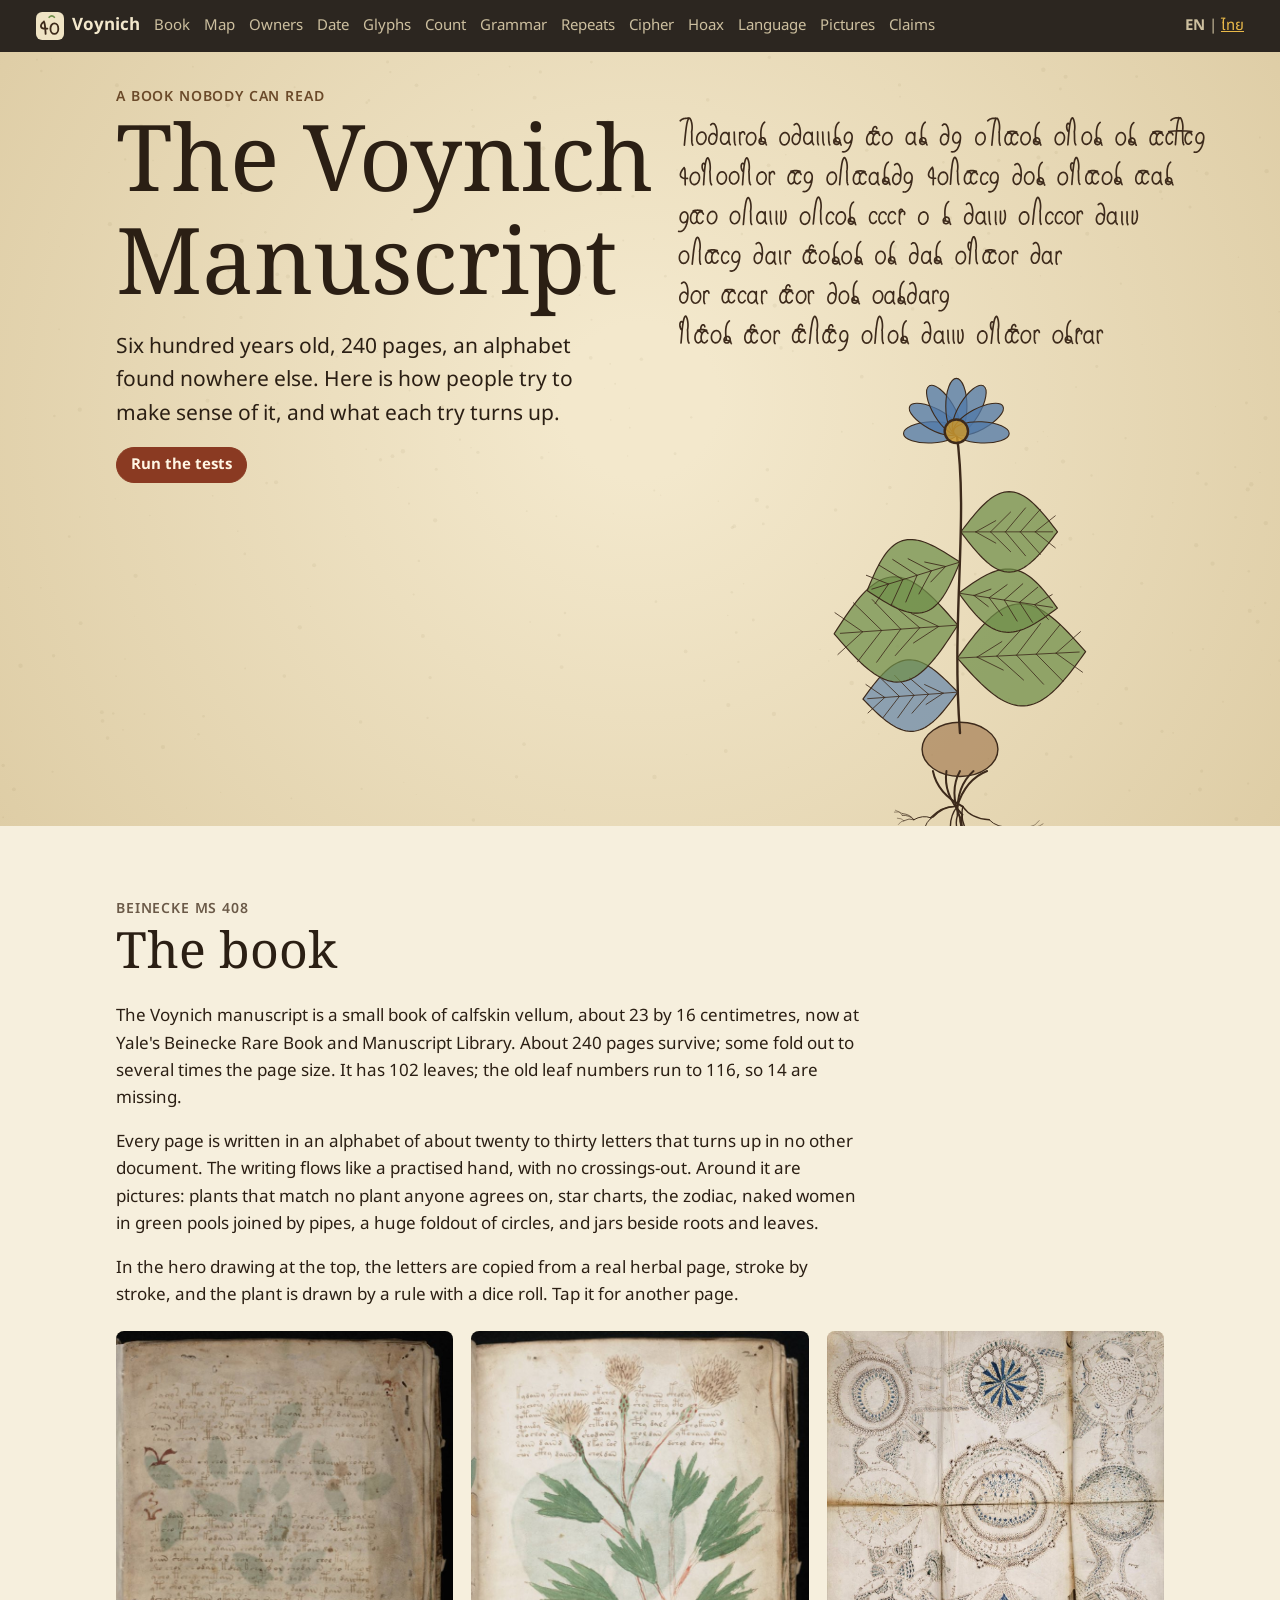
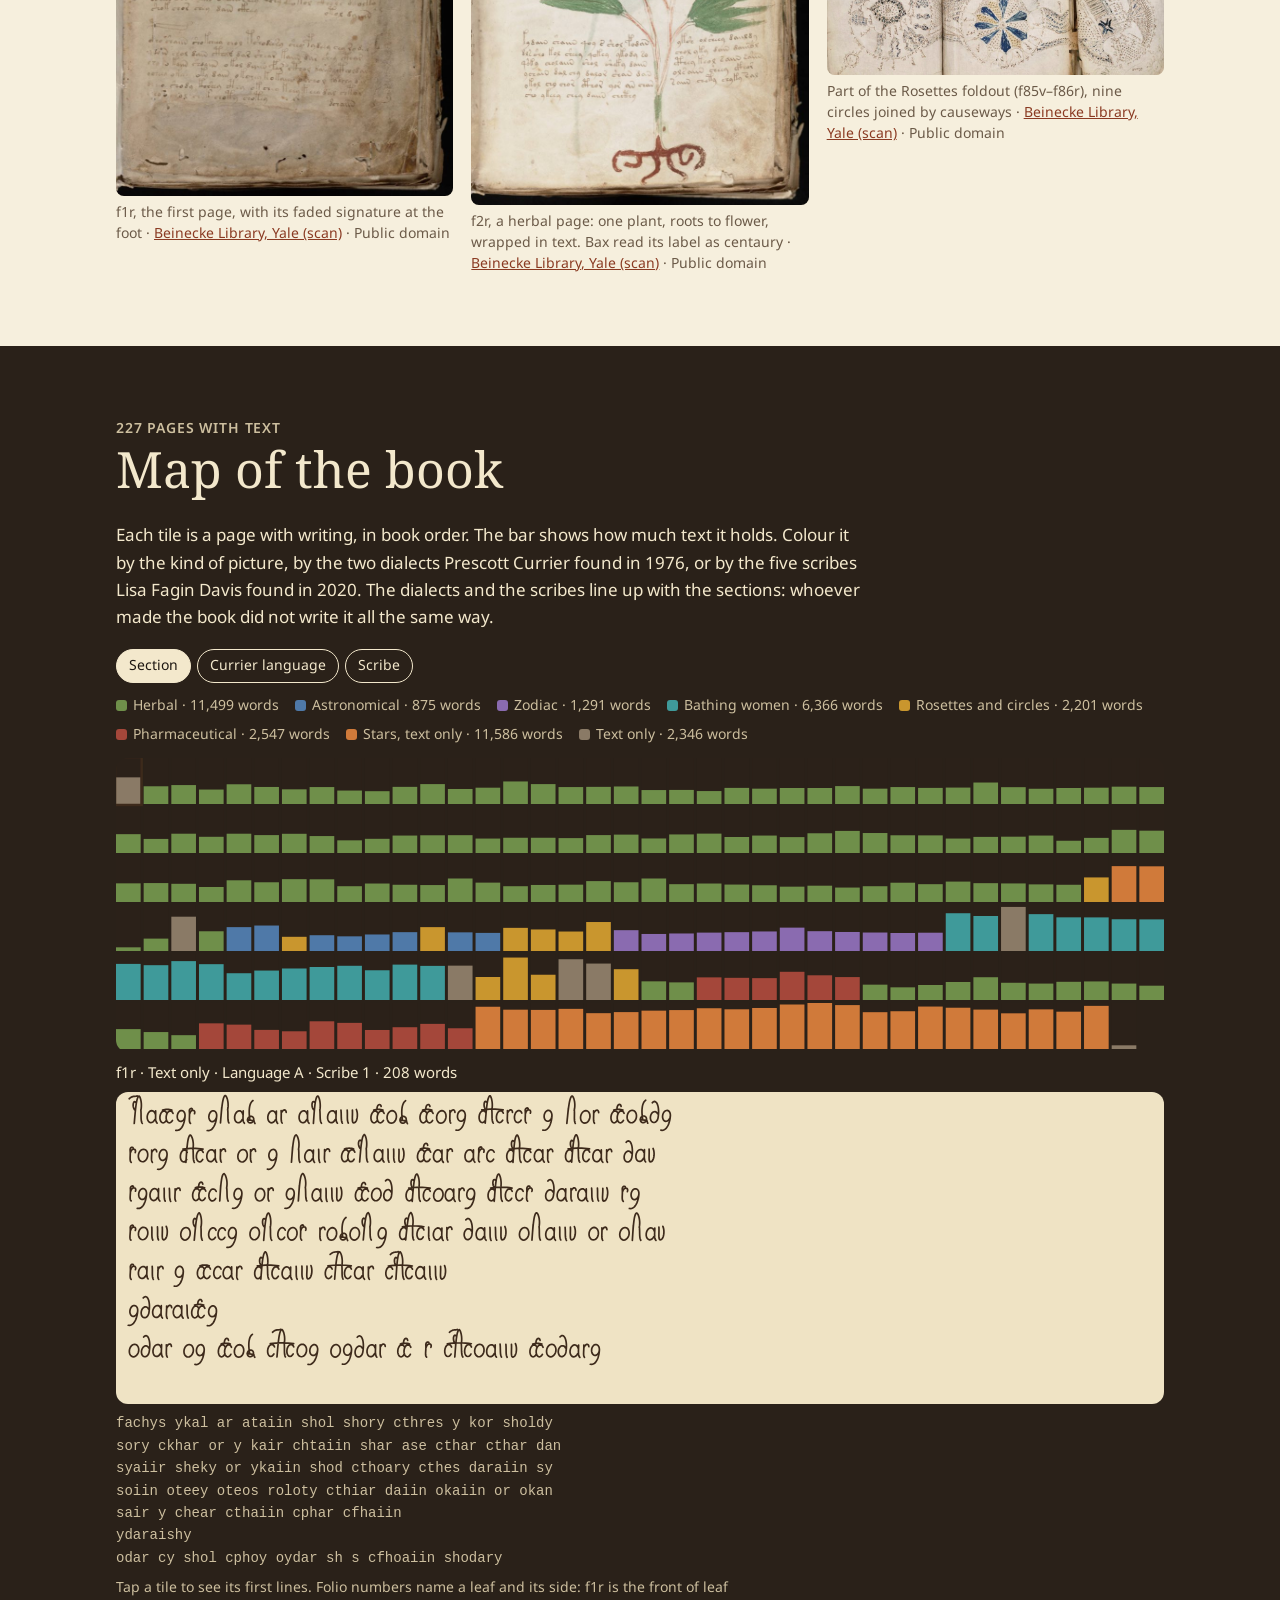
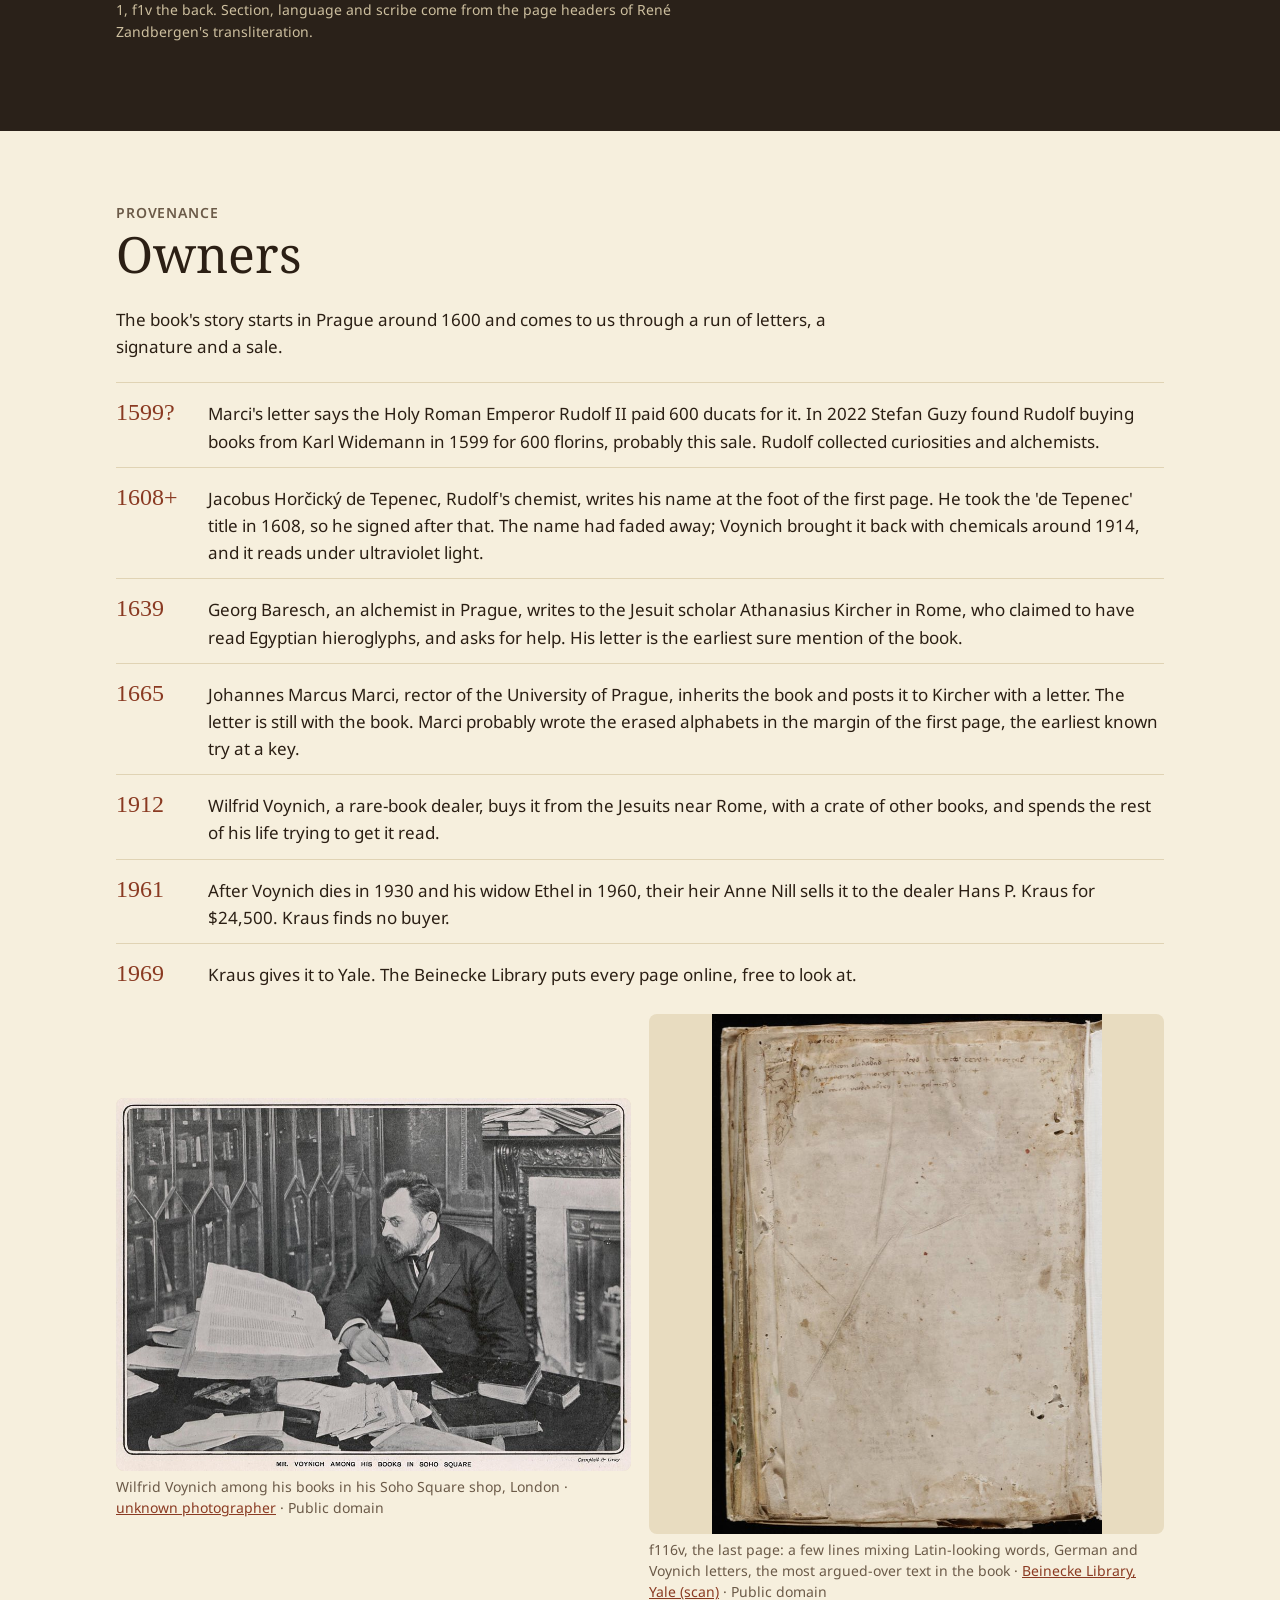
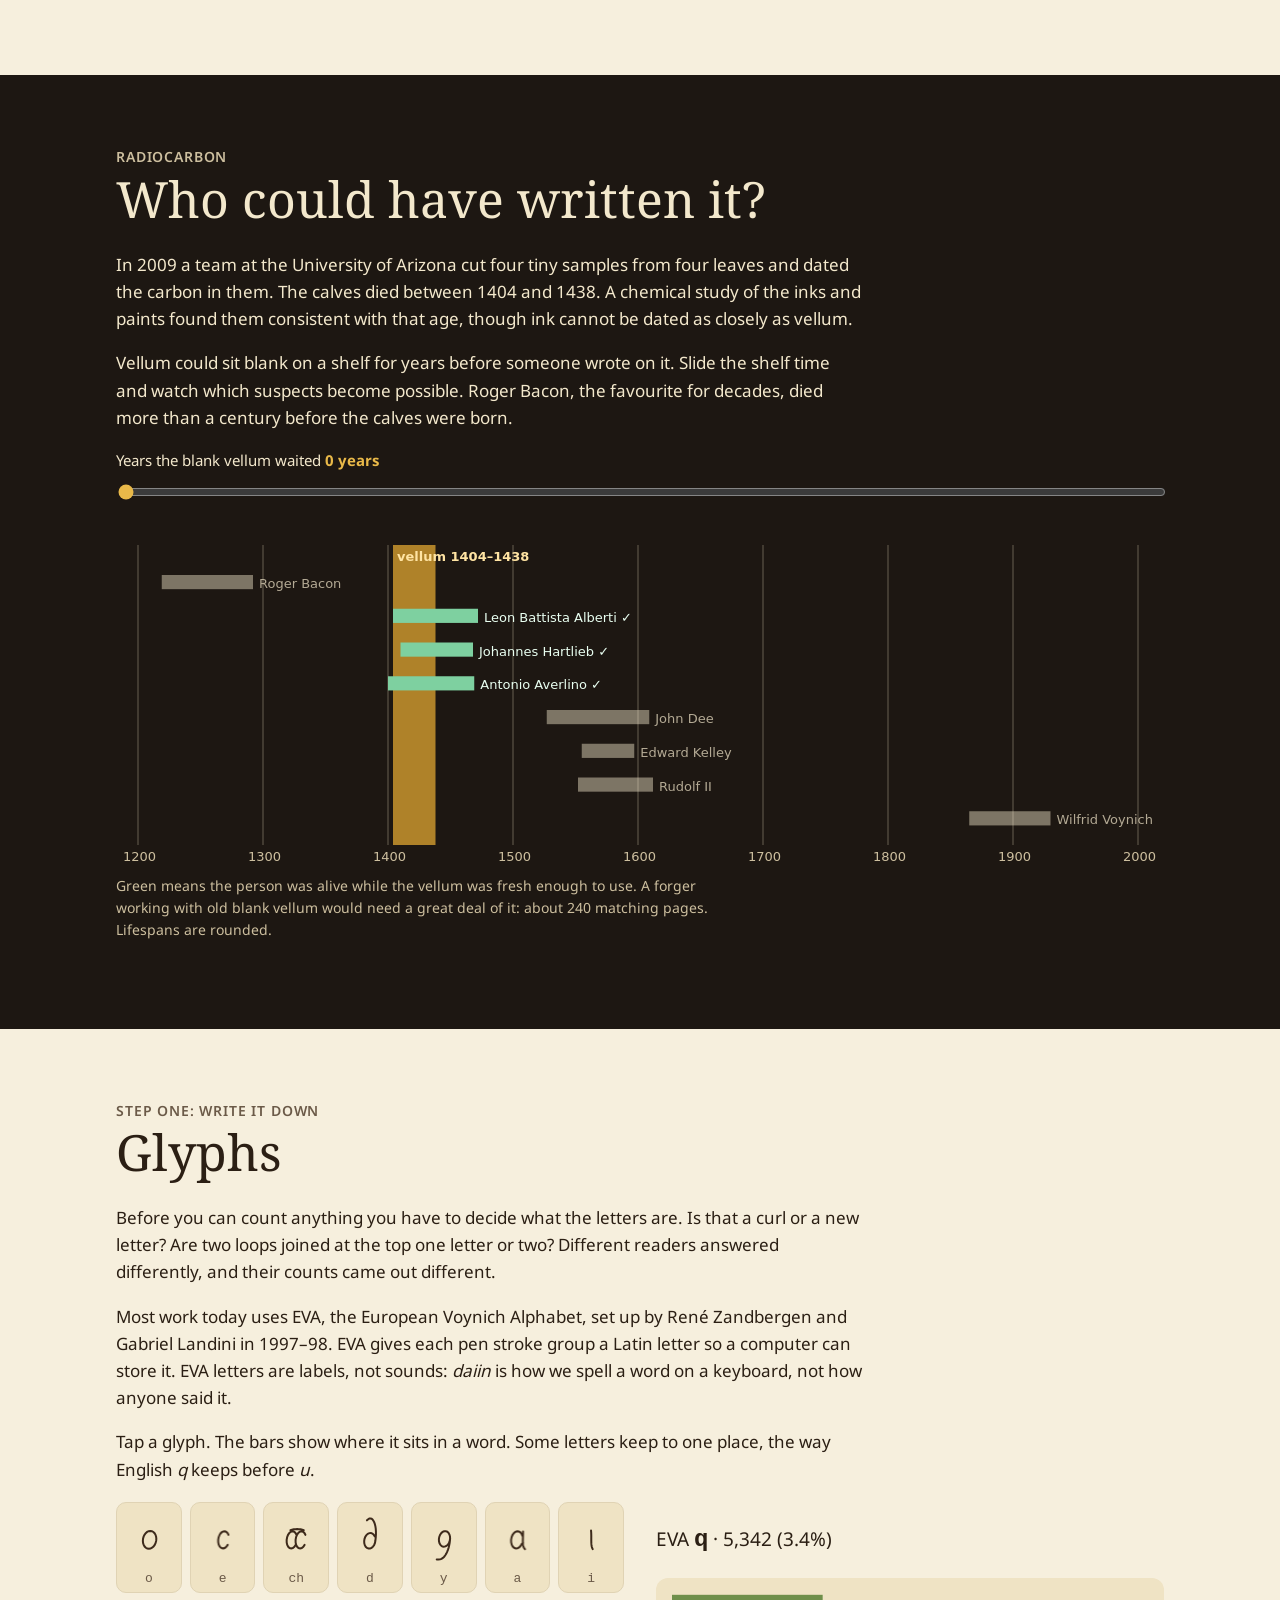
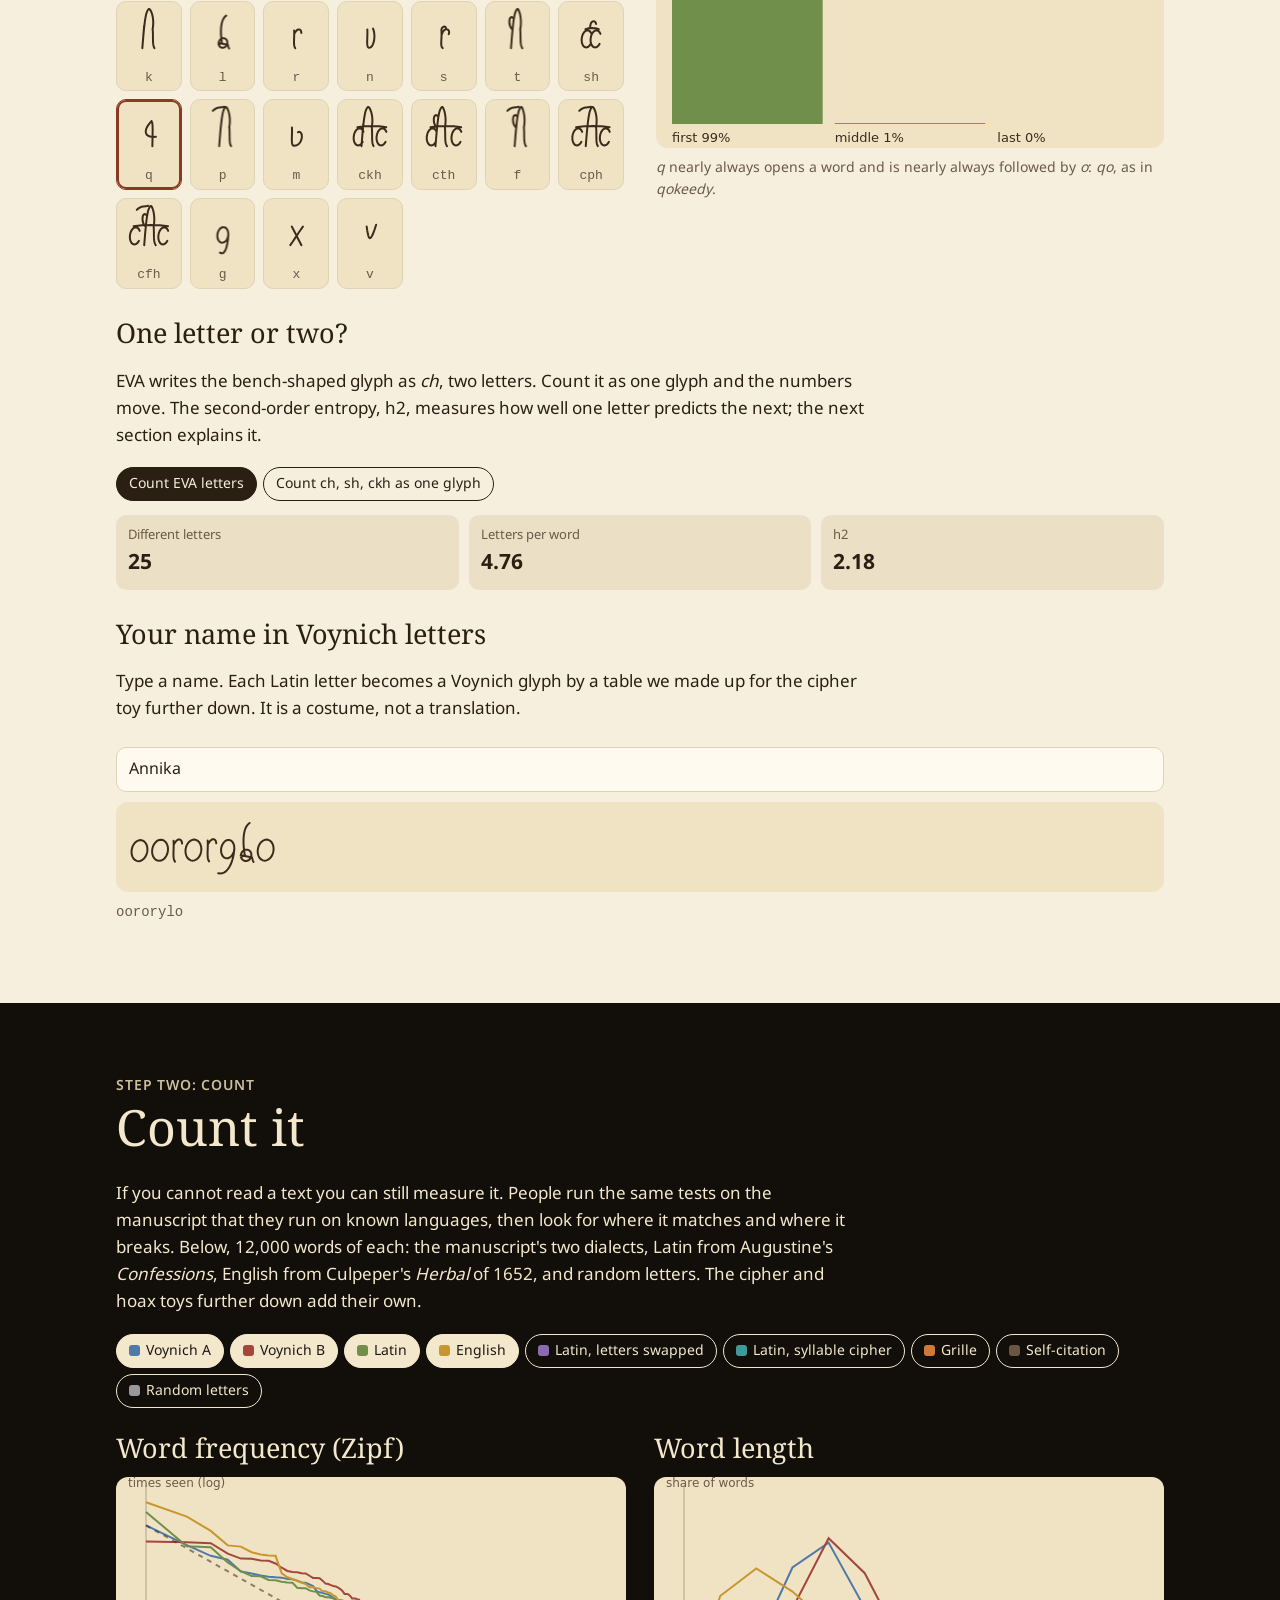
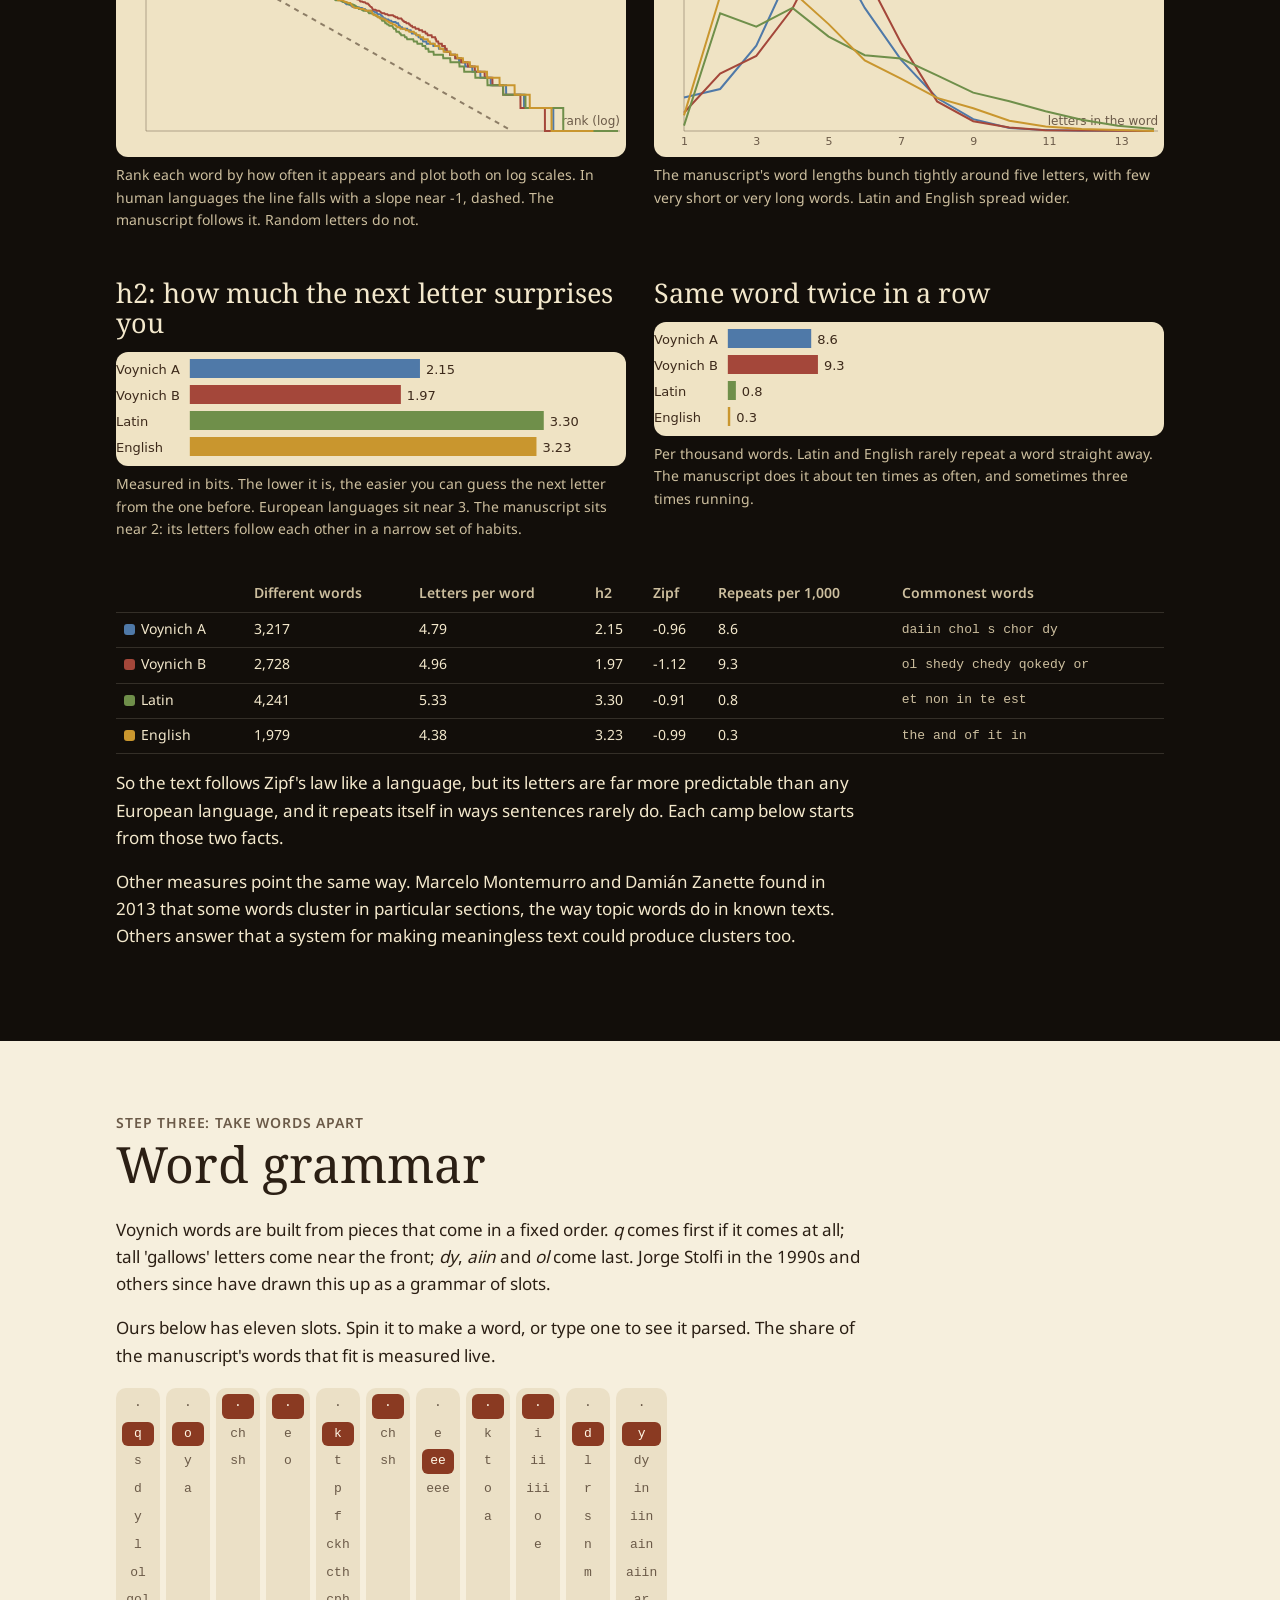
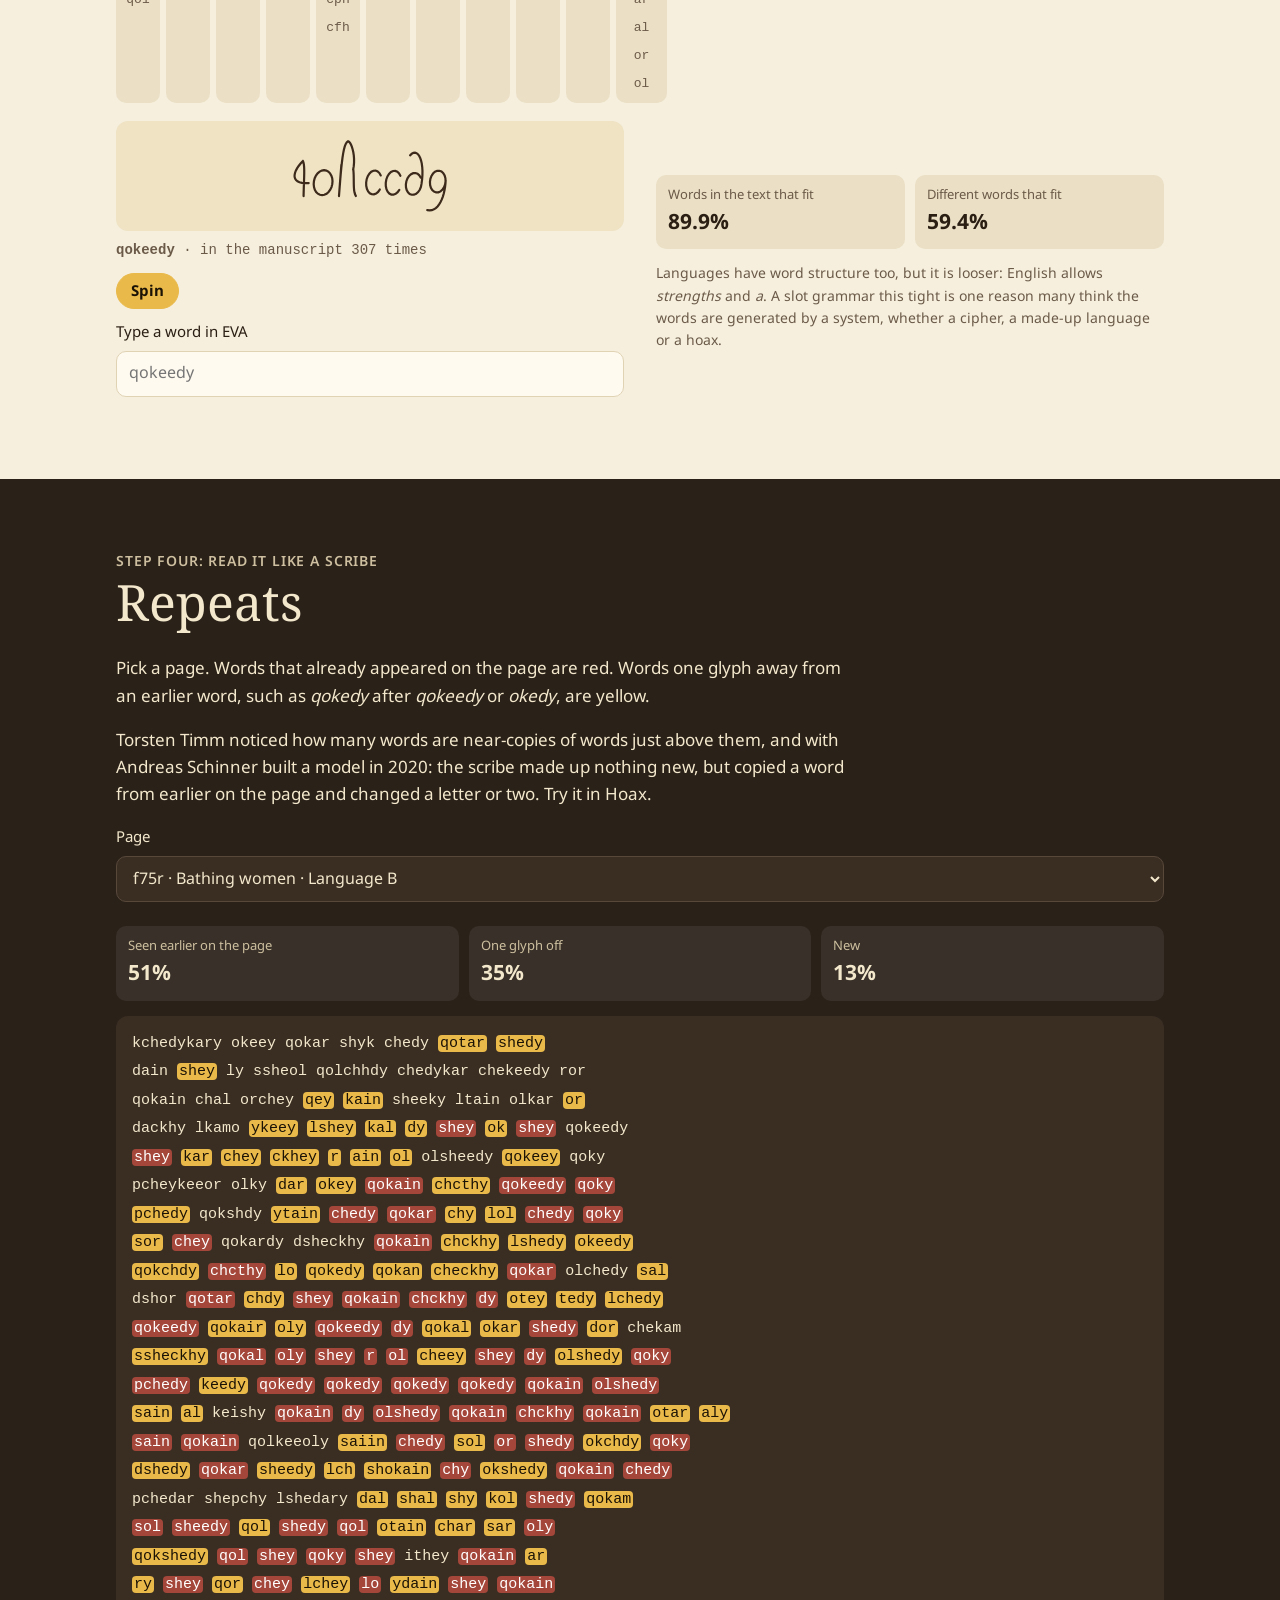
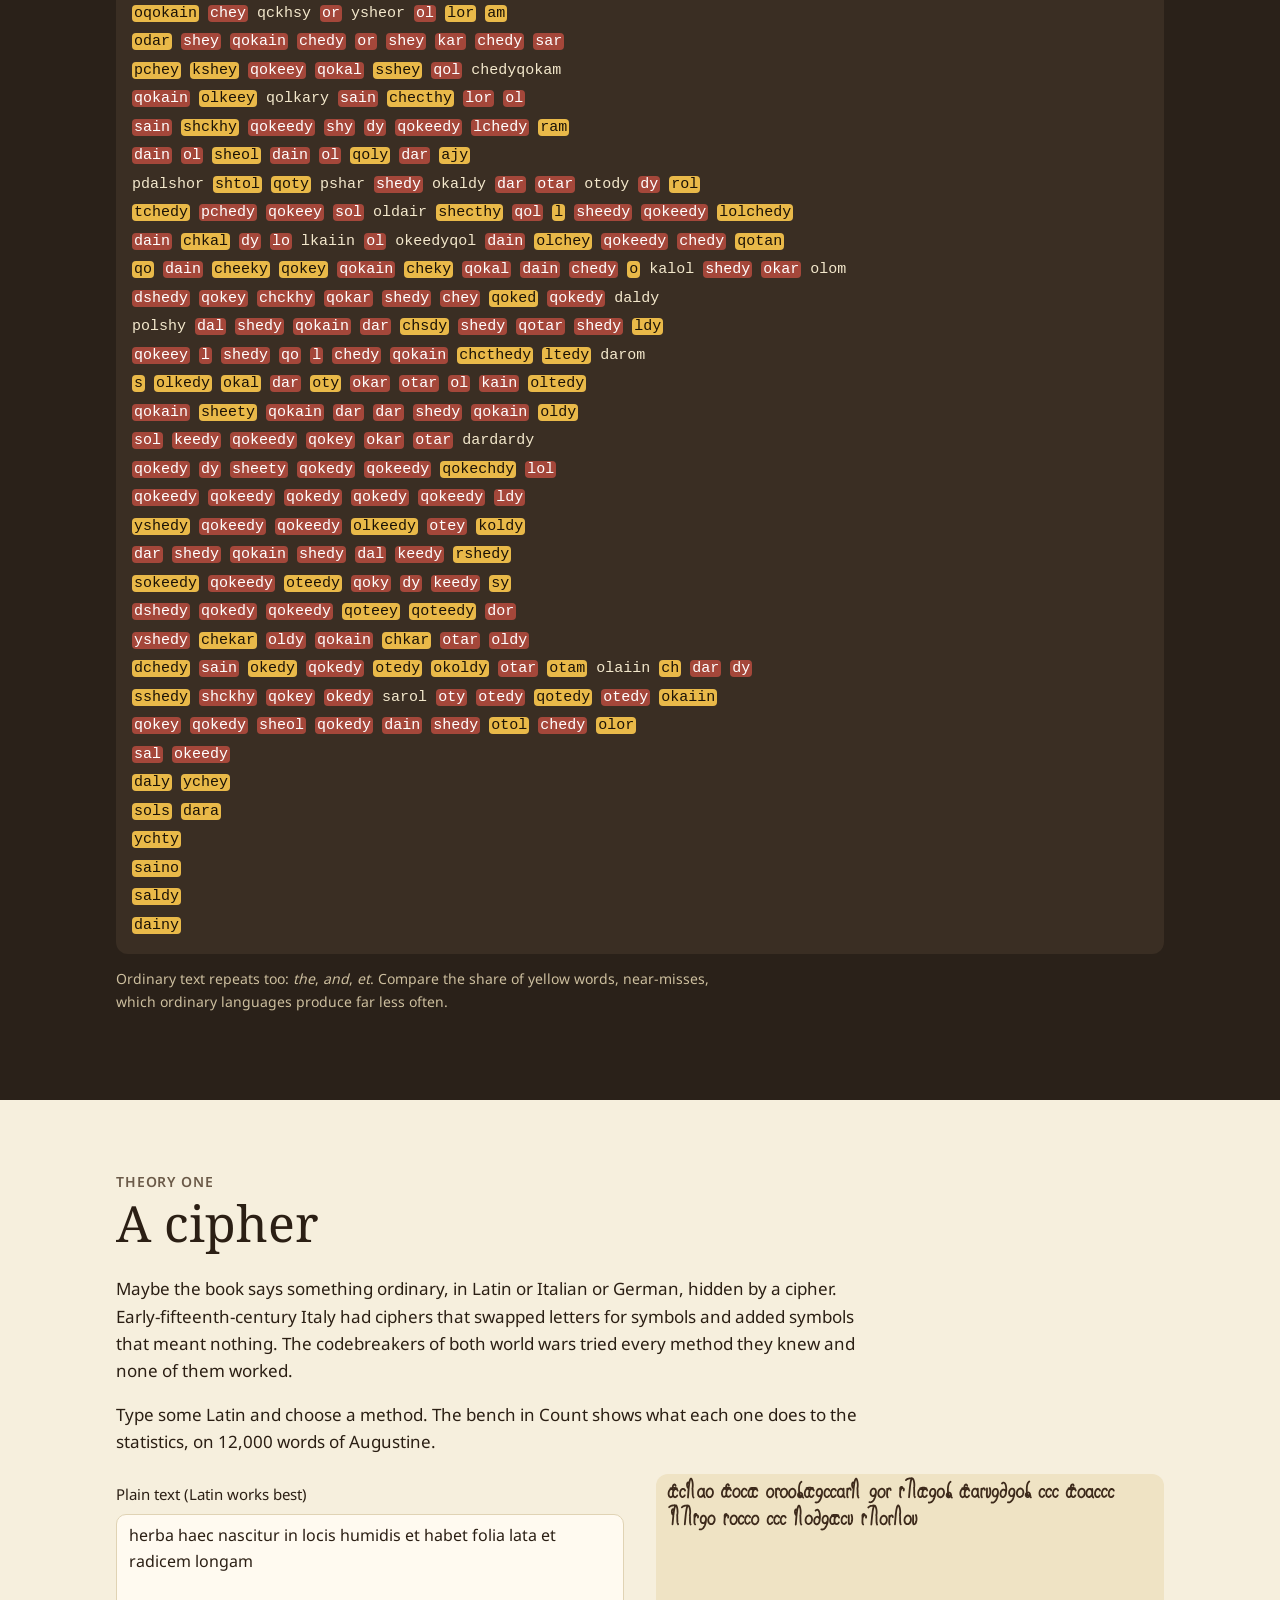
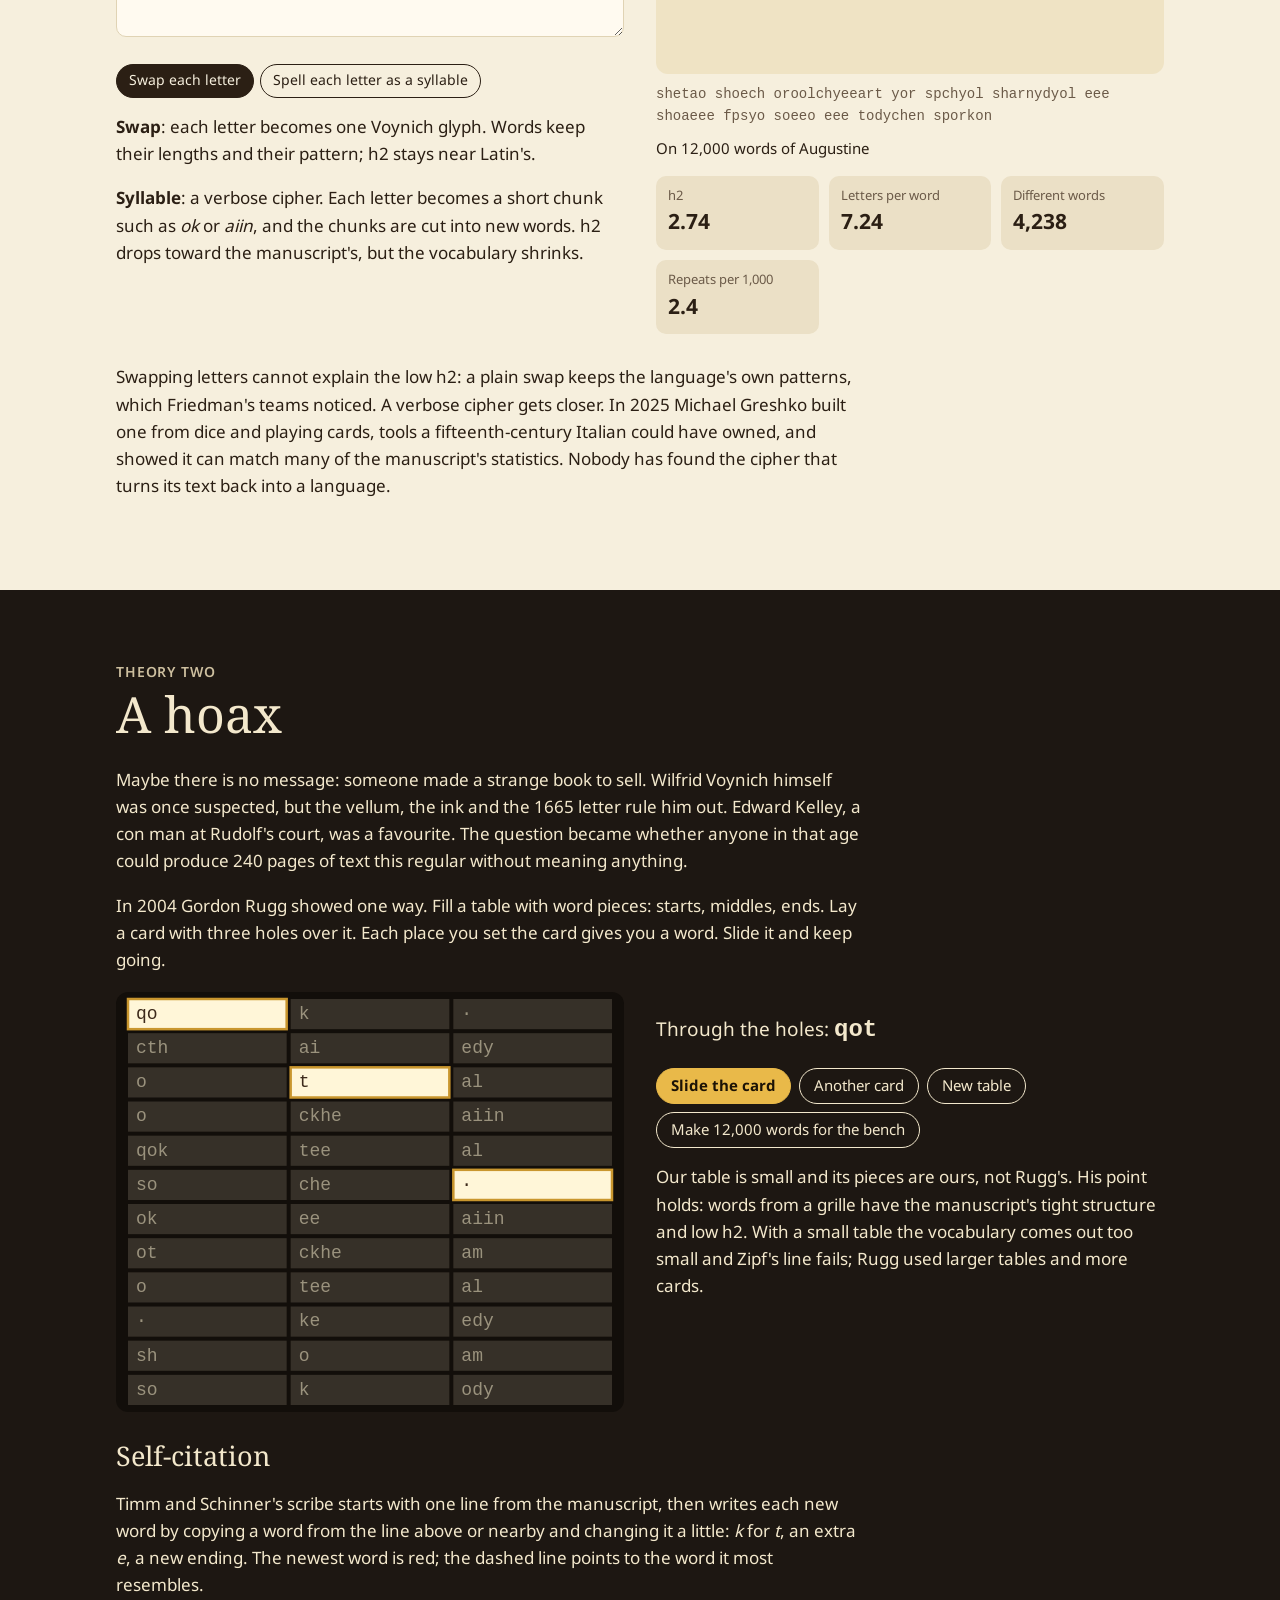
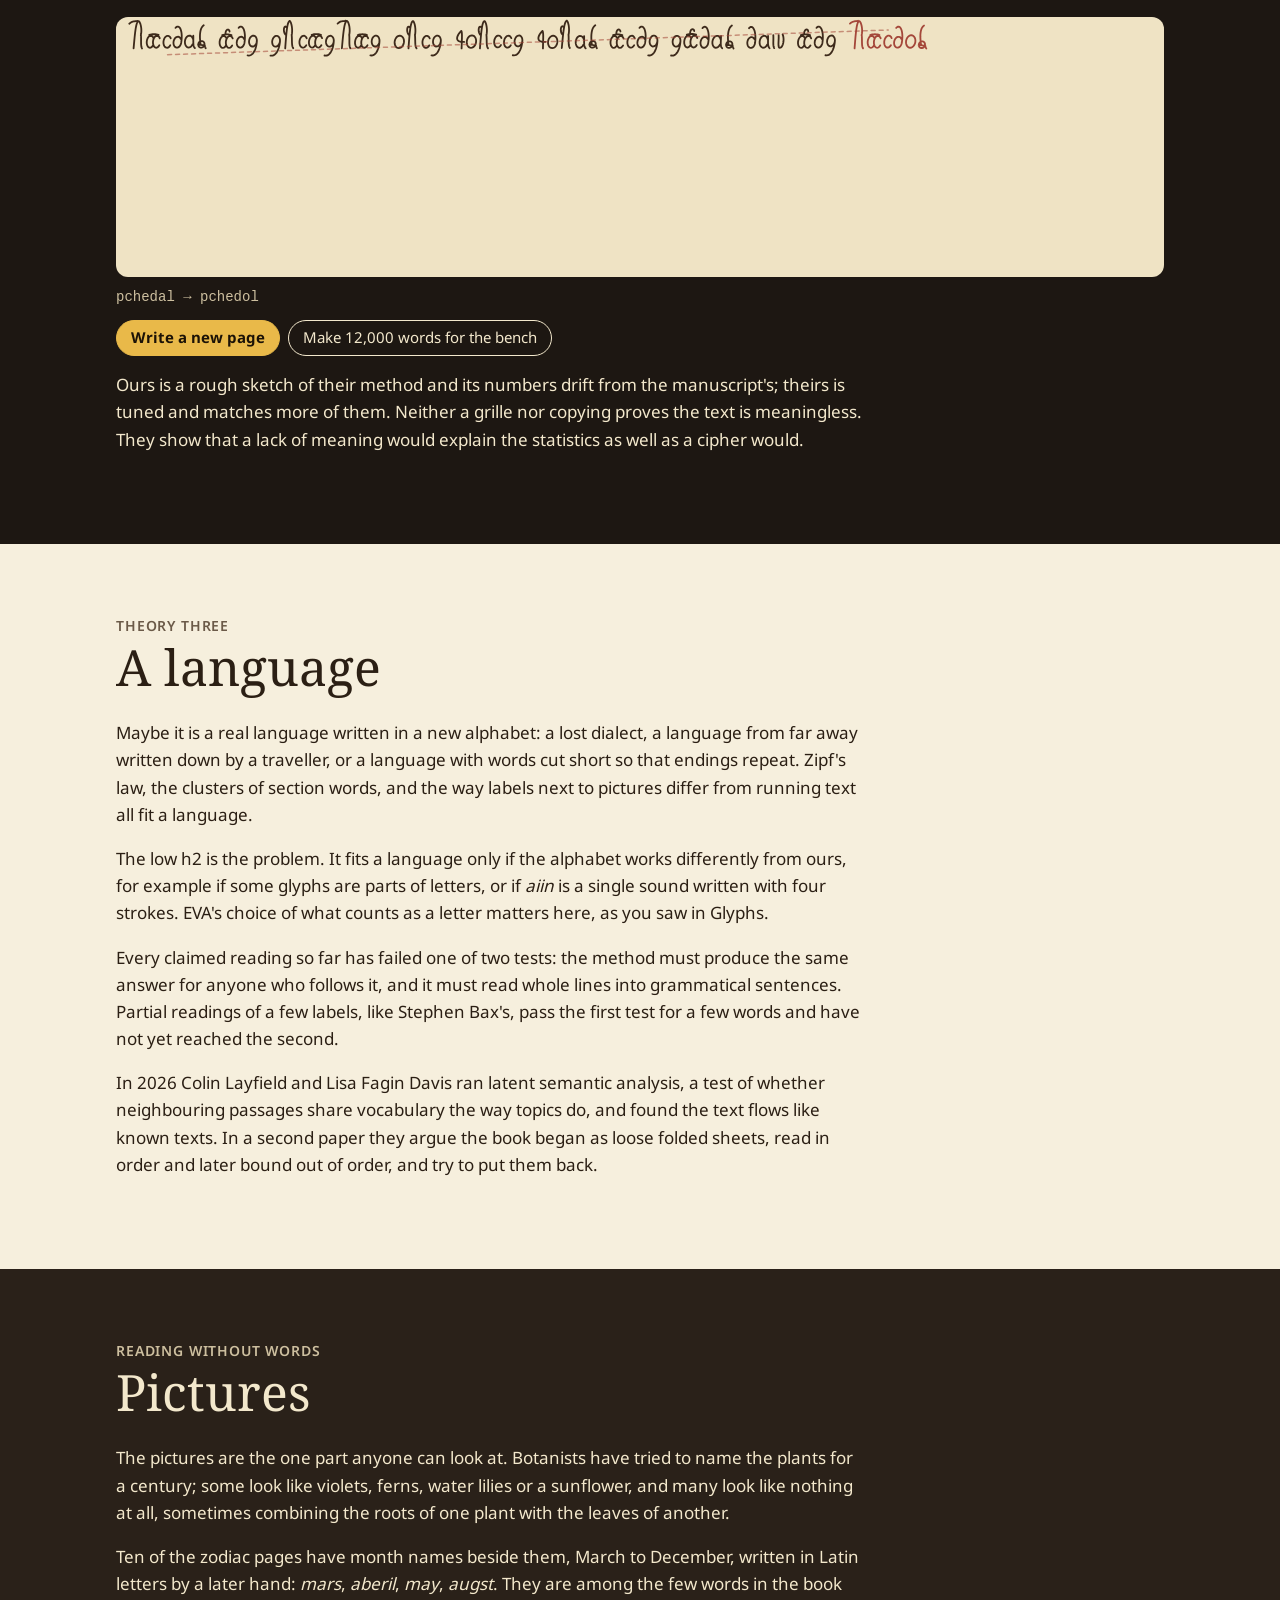
==== docs/index.html @ 83913197 "The Voynich Manuscript: how people try to read it" ====
<!doctype html><html lang="en" translate="no" class="notranslate"><head>
<meta charset="utf-8"><meta name="viewport" content="width=device-width,initial-scale=1">
<meta name="google" content="notranslate"><meta name="robots" content="notranslate">
<script>if(/[.]translate[.]goog$/.test(location.hostname))location.replace("https://"+location.hostname.slice(0,-15).replace(/--/g,"~").replace(/-/g,".").replace(/~/g,"-")+location.pathname+location.search.replace(/([?&])_x_tr_[^&]*/g,"$1").replace(/[?&]+$/,"").replace(/[?]&+/,"?")+location.hash)</script>
<title>The Voynich Manuscript · ข้อเขียนวอยนิช</title>
<meta name="description" content="How people try to read the Voynich manuscript, a fifteenth-century book in a script nobody can read: the book, its owners, its date, and the tests people run on its text, with live toys for transcription, word counts, word grammar, repeats, ciphers and hoaxes. In English and Thai.">
<meta name="theme-color" content="#1d1712">
<link rel="canonical" href="https://nanobotco.github.io/voynich/">
<link rel="alternate" hreflang="en" href="https://nanobotco.github.io/voynich/"><link rel="alternate" hreflang="th" href="https://nanobotco.github.io/voynich/th/"><link rel="alternate" hreflang="x-default" href="https://nanobotco.github.io/voynich/">
<meta property="og:type" content="website"><meta property="og:site_name" content="The Voynich Manuscript · ข้อเขียนวอยนิช">
<meta property="og:title" content="The Voynich Manuscript"><meta property="og:description" content="How people try to read the Voynich manuscript, a fifteenth-century book in a script nobody can read: the book, its owners, its date, and the tests people run on its text, with live toys for transcription, word counts, word grammar, repeats, ciphers and hoaxes. In English and Thai."><meta property="og:url" content="https://nanobotco.github.io/voynich/">
<meta property="og:image" content="https://nanobotco.github.io/voynich/card.jpg"><meta property="og:image:secure_url" content="https://nanobotco.github.io/voynich/card.jpg"><meta property="og:image:type" content="image/jpeg">
<meta property="og:image:width" content="1200"><meta property="og:image:height" content="630">
<meta property="og:image:alt" content="A drawn page of Voynich script beside a painted plant, with the title The Voynich Manuscript">
<meta property="og:locale" content="en_US"><meta property="og:locale:alternate" content="th_TH">
<meta name="twitter:card" content="summary_large_image"><meta name="twitter:image" content="https://nanobotco.github.io/voynich/card.jpg">
<link rel="icon" href="icon.svg" type="image/svg+xml">
<link rel="alternate" type="text/plain" href="https://nanobotco.github.io/voynich/llms.txt" title="llms.txt">
<link rel="preconnect" href="https://fonts.googleapis.com"><link rel="preconnect" href="https://fonts.gstatic.com" crossorigin>
<link href="https://fonts.googleapis.com/css2?family=IM+Fell+English:ital@0;1&family=Noto+Sans+Thai:wght@400;600;700&family=Noto+Serif+Thai:wght@600;700&display=swap" rel="stylesheet">
<script>if(/[?&]card/.test(location.search))document.documentElement.classList.add("card")</script>
<style>:root{--night:#1d1712;--rock:#2a2119;--ink:#f3e8cc;--dim:#cdbf9f;--lamp:#e9b949;--vellum:#efe3c4;--paper:#f6efdd;--text:#2b1f14;--mute:#6b5a48;--rule:#e0d3b4;--green:#6f8f4a;--blue:#4f79a8;--red:#a4473a}
*{box-sizing:border-box}
html{scroll-behavior:smooth;-webkit-text-size-adjust:100%}
body{margin:0;background:var(--paper);color:var(--text);font:17px/1.6 "Noto Sans Thai",system-ui,-apple-system,"Segoe UI",sans-serif;overflow-x:hidden}
html[lang=th] body{font-size:18px;line-height:1.75}
a{color:#8a3a22}
h1,h2,h3{font-family:"IM Fell English","Noto Serif Thai",Georgia,serif;font-weight:400;line-height:1.12;margin:0 0 .4em}
html[lang=th] h1,html[lang=th] h2,html[lang=th] h3{font-family:"Noto Serif Thai","IM Fell English",serif;font-weight:700;line-height:1.35}
h2{font-size:clamp(30px,4.8vw,50px)}
h3{font-size:clamp(21px,2.4vw,27px);margin-top:1.2em}
.in{max-width:1080px;margin:0 auto;padding:0 16px}
.kick{font-size:14px;letter-spacing:.06em;text-transform:uppercase;color:var(--mute);margin:0 0 .5em;font-weight:600}
html[lang=th] .kick{text-transform:none;letter-spacing:0}
.sec{padding:72px 0}
.sec p{max-width:44em}
.dark,.night,.rock{color:var(--ink)}
.dark{background:var(--night)}
.night{background:#120e0a}
.rock{background:var(--rock)}
.dark a,.night a,.rock a{color:var(--lamp)}
.dark .kick,.night .kick,.rock .kick{color:var(--dim)}
canvas{display:block;width:100%;touch-action:pan-y}
.cv{border-radius:12px}
.note{font-size:14px;color:var(--mute);margin-top:.6em}
.dark .note,.night .note,.rock .note{color:var(--dim)}
header.top{position:sticky;top:0;z-index:20;background:rgba(29,23,18,.93);backdrop-filter:blur(8px);-webkit-backdrop-filter:blur(8px);color:var(--ink);transition:transform .25s}
header.top .in{display:flex;align-items:center;gap:14px;min-height:52px;max-width:1240px}
.brand{display:flex;align-items:center;gap:8px;color:var(--ink);text-decoration:none;font-weight:700;white-space:nowrap}
header.top nav{display:flex;gap:14px;overflow-x:auto;scrollbar-width:none;flex:1;font-size:15px}
header.top nav::-webkit-scrollbar{display:none}
header.top nav a{color:var(--dim);text-decoration:none;white-space:nowrap;padding:6px 0}
header.top nav a:hover{color:var(--lamp)}
.lang{white-space:nowrap;font-size:15px;color:var(--dim)}
.lang a{color:var(--lamp)}
body.nav-away header.top{transform:translateY(-100%)}
@media (max-width:720px){.brand span{display:none}}
.hero{position:relative;background:var(--vellum);color:var(--text);overflow:hidden}
.hero canvas{height:min(86vh,800px);min-height:560px;border-radius:0;cursor:pointer}
.hero-t{position:absolute;left:0;right:0;top:0;padding:34px 16px 0;max-width:1080px;margin:0 auto;pointer-events:none}
.hero-t h1{font-size:clamp(44px,7.5vw,92px);margin:0;max-width:9em;color:#2b1f14}
.hero-t .kick{color:#6b4a2a}
.hero-t .lede{font-size:clamp(17px,2.1vw,21px);max-width:24em;margin:.4em 0 0}
.hero-t .go{pointer-events:auto;margin-top:16px}
.hero-t .go a{text-decoration:none;display:inline-block}
@media (max-width:720px){.hero-t .lede{max-width:none}}
.pill{font:inherit;font-size:15px;border:1.5px solid currentColor;background:transparent;color:inherit;border-radius:999px;padding:6px 14px;cursor:pointer;min-height:36px;line-height:1.4}
.pill.hot{background:var(--lamp);color:#1b1206;border-color:var(--lamp);font-weight:700}
.hero .pill.hot{background:#8a3a22;border-color:#8a3a22;color:#fff6e4}
.pill[aria-pressed=true]{background:var(--ink);color:var(--night);border-color:var(--ink)}
.sec:not(.dark):not(.night):not(.rock) .pill[aria-pressed=true]{background:var(--text);color:var(--paper);border-color:var(--text)}
.btns{display:flex;flex-wrap:wrap;gap:8px;margin:12px 0}
.seg{display:flex;flex-wrap:wrap;gap:6px;margin:8px 0 12px}
.seg .pill{font-size:14px;padding:5px 12px;min-height:34px}
.chips .pill i,.legend i,.btab i{display:inline-block;width:11px;height:11px;border-radius:3px;margin-right:6px;vertical-align:-1px}
.legend{display:flex;flex-wrap:wrap;gap:6px 16px;font-size:14px;margin:4px 0 12px;color:var(--dim)}
.two{display:grid;grid-template-columns:1fr 1fr;gap:32px;align-items:center}
.two.top{align-items:start}
@media (max-width:860px){.two{grid-template-columns:1fr}}
.readout{display:grid;grid-template-columns:repeat(auto-fit,minmax(120px,1fr));gap:10px;margin:14px 0}
.readout div{background:rgba(255,255,255,.07);border-radius:10px;padding:10px 12px;min-width:0}
.sec:not(.dark):not(.night):not(.rock) .readout div{background:#ebe0c6}
.readout span{display:block;font-size:13px;color:var(--dim)}
.sec:not(.dark):not(.night):not(.rock) .readout span{color:var(--mute)}
.readout b{font-size:21px;font-variant-numeric:tabular-nums;overflow-wrap:anywhere}
input[type=range]{width:100%;accent-color:var(--lamp);min-height:32px}
label.lab,p.lab{display:block;font-size:15px;margin:10px 0 0}
label.lab b{font-variant-numeric:tabular-nums;color:var(--lamp)}
.txt{font:inherit;font-size:16px;width:100%;padding:9px 12px;border-radius:10px;border:1.5px solid var(--rule);background:#fffaf0;color:var(--text);margin:6px 0 10px}
.rock .txt,.dark .txt{background:#3a2e23;color:var(--ink);border-color:#58483a}
textarea.txt{resize:vertical}
.eva,.eva1{font-family:ui-monospace,Menlo,Consolas,monospace;font-size:14px;overflow-wrap:anywhere;white-space:pre-wrap;color:var(--dim);margin:.6em 0}
.sec:not(.dark):not(.night):not(.rock) .eva1{color:var(--mute)}
.mapcv{background:transparent;height:300px}
.pagecv{height:200px;margin-top:6px}
.datecv{height:340px;margin-top:10px}
.glyphs{display:grid;grid-template-columns:repeat(auto-fill,minmax(64px,1fr));gap:8px}
.gl{font:inherit;background:var(--vellum);border:1.5px solid var(--rule);border-radius:10px;padding:4px 4px 2px;cursor:pointer;color:var(--text)}
.gl canvas{height:62px}
.gl span{display:block;font-family:ui-monospace,Menlo,monospace;font-size:13px;color:var(--mute)}
.gl[aria-pressed=true]{border-color:#8a3a22;box-shadow:0 0 0 2px #8a3a22 inset}
.gbig{font-size:19px}
.gbig b{font-family:ui-monospace,Menlo,monospace;font-size:24px}
.gpos{height:170px;background:var(--vellum)}
.namecv{height:90px}
.chart{height:280px;background:var(--vellum)}
.barcv{height:120px;background:var(--vellum);padding:0}
.bgrid{display:grid;grid-template-columns:1fr 1fr;gap:18px 28px;margin-top:12px}
@media (max-width:860px){.bgrid{grid-template-columns:1fr}}
.bgrid h3{margin-top:.6em}
.tabwrap{overflow-x:auto;margin-top:22px}
.btab{border-collapse:collapse;font-size:14px;min-width:640px;width:100%;font-variant-numeric:tabular-nums}
.btab th,.btab td{text-align:left;padding:6px 8px;border-bottom:1px solid rgba(243,232,204,.15)}
.btab th{color:var(--dim);font-weight:600}
.btab .top{font-family:ui-monospace,Menlo,monospace;font-size:13px;color:var(--dim)}
.slots{display:flex;flex-wrap:wrap;gap:6px;margin:14px 0 18px}
.slot{display:flex;flex-direction:column;gap:3px;background:#ebe0c6;border-radius:10px;padding:6px;min-width:44px}
.slot span{font-family:ui-monospace,Menlo,monospace;font-size:13px;text-align:center;padding:2px 4px;border-radius:6px;color:var(--mute)}
.slot span.on{background:#8a3a22;color:#fff6e4}
.slotcv{height:110px}
.reptext{font-family:ui-monospace,Menlo,monospace;font-size:15px;line-height:1.9;background:#3a2e23;border-radius:12px;padding:14px 16px;overflow-wrap:anywhere;max-width:none!important}
.reptext b{font-weight:400;border-radius:4px;padding:0 2px}
.reptext .same{background:#a4473a;color:#fff}
.reptext .near{background:#e9b949;color:#1b1206}
.ciphcv{height:200px}
.grillecv{height:420px;background:#120e0a}
.sccv{height:260px}
.ph{display:grid;gap:18px;margin-top:22px}
.ph.three{grid-template-columns:repeat(auto-fit,minmax(260px,1fr))}
.ph.two{grid-template-columns:repeat(auto-fit,minmax(280px,1fr))}
.ph figure{margin:0}
.ph img{width:100%;height:auto;max-height:520px;object-fit:contain;border-radius:8px;display:block;background:#e8dcc0}
.ph figcaption{font-size:14px;color:var(--mute);margin-top:6px;line-height:1.5}
.rock .ph figcaption,.dark .ph figcaption{color:var(--dim)}
.tl{list-style:none;padding:0;margin:20px 0 0;display:grid;gap:10px}
.tl li{display:grid;grid-template-columns:4.6em 1fr;gap:14px;align-items:baseline;border-top:1px solid var(--rule);padding-top:10px}
.tl b{font-family:"IM Fell English",Georgia,serif;font-size:24px;font-weight:400;color:#8a3a22}
.claims{list-style:none;padding:0;margin:20px 0 0;display:grid;gap:12px}
.cl{display:grid;grid-template-columns:4.2em 1fr;gap:14px;align-items:baseline;border-left:4px solid var(--rule);padding:4px 0 4px 12px}
.cl b{font-family:"IM Fell English",Georgia,serif;font-size:24px;font-weight:400}
.cl h3{font-size:19px;margin:0 0 .2em;font-family:inherit;font-weight:700}
.cl p{margin:0;font-size:16px}
.cl.out{border-color:#a4473a}
.cl.open{border-color:#e9b949}
.cl.method{border-color:#6f8f4a}
.glos{display:grid;grid-template-columns:repeat(auto-fill,minmax(250px,1fr));gap:12px;margin-top:20px}
.glos div{background:#fffaf0;border:1px solid var(--rule);border-radius:12px;padding:12px 14px}
.glos b{display:block;font-size:19px;font-family:"IM Fell English","Noto Serif Thai",serif;font-weight:400}
html[lang=th] .glos b{font-weight:700}
.glos i{font-style:normal;color:var(--mute);font-size:14px}
.glos p{margin:.3em 0 0;font-size:15px}
.src{font-size:15px;padding-left:1.2em}
.src li{margin:.3em 0}
footer.bot{background:var(--night);color:var(--dim);padding:28px 0;font-size:14px}
footer.bot a{color:var(--lamp)}
.cardline{display:none;font-size:26px;color:#6b4a2a;margin-top:16px}
.cardline span{font-size:20px;color:#8a3a22}
html.card header.top,html.card main>section:not(.hero),html.card footer,html.card .go,html.card .lede{display:none}
html.card .hero canvas{height:100vh;min-height:0}
html.card .hero-t{padding-top:56px;padding-left:64px;max-width:none}
html.card .hero-t h1{font-size:92px}
html.card .cardline{display:block}
@media (prefers-reduced-motion:reduce){html{scroll-behavior:auto}}
</style>
</head><body>
<header class="top"><div class="in"><a class="brand" href="#top"><img src="icon.svg" width="28" height="28" alt=""><span>Voynich</span></a>
<nav aria-label="Sections"><a href="#book">Book</a><a href="#map">Map</a><a href="#owners">Owners</a><a href="#date">Date</a><a href="#glyphs">Glyphs</a><a href="#count">Count</a><a href="#grammar">Grammar</a><a href="#repeats">Repeats</a><a href="#cipher">Cipher</a><a href="#hoax">Hoax</a><a href="#language">Language</a><a href="#pictures">Pictures</a><a href="#claims">Claims</a></nav>
<span class="lang"><b>EN</b> | <a href="th/" hreflang="th">ไทย</a></span></div></header>
<main><section id="top" class="hero"><canvas id="scene" role="img" aria-label="A page in the style of the manuscript: a plant with roots and leaves, and lines of Voynich script written stroke by stroke from a real page"></canvas>
<div class="hero-t"><p class="kick">A book nobody can read</p><h1>The Voynich Manuscript</h1><p class="lede">Six hundred years old, 240 pages, an alphabet found nowhere else. Here is how people try to make sense of it, and what each try turns up.</p>
<p class="go"><a class="pill hot" href="#count">Run the tests</a></p>
<p class="cardline">ข้อเขียนวอยนิช · how people try to read it<br><span>nanobotco.github.io/voynich</span></p></div></section>
<section id="book" class="sec "><div class="in"><p class=kick>Beinecke MS 408</p><h2>The book</h2><p>The Voynich manuscript is a small book of calfskin vellum, about 23 by 16 centimetres, now at Yale's Beinecke Rare Book and Manuscript Library. About 240 pages survive; some fold out to several times the page size. It has 102 leaves; the old leaf numbers run to 116, so 14 are missing.</p><p>Every page is written in an alphabet of about twenty to thirty letters that turns up in no other document. The writing flows like a practised hand, with no crossings-out. Around it are pictures: plants that match no plant anyone agrees on, star charts, the zodiac, naked women in green pools joined by pipes, a huge foldout of circles, and jars beside roots and leaves.</p><p>In the hero drawing at the top, the letters are copied from a real herbal page, stroke by stroke, and the plant is drawn by a rule with a dice roll. Tap it for another page.</p><div class="ph three"><figure><a href="https://commons.wikimedia.org/wiki/File:Voynich_Manuscript_(3).jpg"><img loading="lazy" src="img/f1r.jpg" width="726" height="1000" alt="f1r, the first page, with its faded signature at the foot"></a><figcaption>f1r, the first page, with its faded signature at the foot · <a href="https://commons.wikimedia.org/wiki/File:Voynich_Manuscript_(3).jpg">Beinecke Library, Yale (scan)</a> · Public domain</figcaption></figure><figure><a href="https://commons.wikimedia.org/wiki/File:Voynich_Manuscript_(5).jpg"><img loading="lazy" src="img/herbal.jpg" width="712" height="1000" alt="f2r, a herbal page: one plant, roots to flower, wrapped in text. Bax read its label as centaury"></a><figcaption>f2r, a herbal page: one plant, roots to flower, wrapped in text. Bax read its label as centaury · <a href="https://commons.wikimedia.org/wiki/File:Voynich_Manuscript_(5).jpg">Beinecke Library, Yale (scan)</a> · Public domain</figcaption></figure><figure><a href="https://commons.wikimedia.org/wiki/File:Voynich_manuscript_cosmological_example_86v_crop.jpg"><img loading="lazy" src="img/rosettes.jpg" width="981" height="1000" alt="Part of the Rosettes foldout (f85v–f86r), nine circles joined by causeways"></a><figcaption>Part of the Rosettes foldout (f85v–f86r), nine circles joined by causeways · <a href="https://commons.wikimedia.org/wiki/File:Voynich_manuscript_cosmological_example_86v_crop.jpg">Beinecke Library, Yale (scan)</a> · Public domain</figcaption></figure></div></div></section>
<section id="map" class="sec rock"><div class="in"><p class=kick>227 pages with text</p><h2>Map of the book</h2><p>Each tile is a page with writing, in book order. The bar shows how much text it holds. Colour it by the kind of picture, by the two dialects Prescott Currier found in 1976, or by the five scribes Lisa Fagin Davis found in 2020. The dialects and the scribes line up with the sections: whoever made the book did not write it all the same way.</p>
<div class="seg" role="group"><button class="pill" type="button" aria-pressed="true" data-mapmode="i">Section</button><button class="pill" type="button" aria-pressed="false" data-mapmode="l">Currier language</button><button class="pill" type="button" aria-pressed="false" data-mapmode="h">Scribe</button></div><div id="maplegend" class="legend"></div>
<canvas id="mapcv" class="cv mapcv" role="img" aria-label="Map of the book"></canvas>
<p class="lab" id="mapinfo"></p><canvas id="mappage" class="cv pagecv" role="img" aria-label="The first lines of the chosen page, drawn"></canvas>
<pre id="mapeva" class="eva"></pre><p class="note">Tap a tile to see its first lines. Folio numbers name a leaf and its side: f1r is the front of leaf 1, f1v the back. Section, language and scribe come from the page headers of René Zandbergen's transliteration.</p></div></section>
<section id="owners" class="sec "><div class="in"><p class=kick>Provenance</p><h2>Owners</h2><p>The book's story starts in Prague around 1600 and comes to us through a run of letters, a signature and a sale.</p><ol class="tl"><li><b>1599?</b><span>Marci's letter says the Holy Roman Emperor Rudolf II paid 600 ducats for it. In 2022 Stefan Guzy found Rudolf buying books from Karl Widemann in 1599 for 600 florins, probably this sale. Rudolf collected curiosities and alchemists.</span></li><li><b>1608+</b><span>Jacobus Horčický de Tepenec, Rudolf's chemist, writes his name at the foot of the first page. He took the 'de Tepenec' title in 1608, so he signed after that. The name had faded away; Voynich brought it back with chemicals around 1914, and it reads under ultraviolet light.</span></li><li><b>1639</b><span>Georg Baresch, an alchemist in Prague, writes to the Jesuit scholar Athanasius Kircher in Rome, who claimed to have read Egyptian hieroglyphs, and asks for help. His letter is the earliest sure mention of the book.</span></li><li><b>1665</b><span>Johannes Marcus Marci, rector of the University of Prague, inherits the book and posts it to Kircher with a letter. The letter is still with the book. Marci probably wrote the erased alphabets in the margin of the first page, the earliest known try at a key.</span></li><li><b>1912</b><span>Wilfrid Voynich, a rare-book dealer, buys it from the Jesuits near Rome, with a crate of other books, and spends the rest of his life trying to get it read.</span></li><li><b>1961</b><span>After Voynich dies in 1930 and his widow Ethel in 1960, their heir Anne Nill sells it to the dealer Hans P. Kraus for $24,500. Kraus finds no buyer.</span></li><li><b>1969</b><span>Kraus gives it to Yale. The Beinecke Library puts every page online, free to look at.</span></li></ol><div class="ph two"><figure><a href="https://commons.wikimedia.org/wiki/File:Micha%C5%82_Wojnicz_w%C5%9Br%C3%B3d_ksi%C4%85%C5%BCek_w_swoim_antykwariacie_na_Soho_Square.jpg"><img loading="lazy" src="img/voynich.jpg" width="1000" height="724" alt="Wilfrid Voynich among his books in his Soho Square shop, London"></a><figcaption>Wilfrid Voynich among his books in his Soho Square shop, London · <a href="https://commons.wikimedia.org/wiki/File:Micha%C5%82_Wojnicz_w%C5%9Br%C3%B3d_ksi%C4%85%C5%BCek_w_swoim_antykwariacie_na_Soho_Square.jpg">unknown photographer</a> · Public domain</figcaption></figure><figure><a href="https://commons.wikimedia.org/wiki/File:Voynich_Manuscript_(206).jpg"><img loading="lazy" src="img/f116v.jpg" width="750" height="1000" alt="f116v, the last page: a few lines mixing Latin-looking words, German and Voynich letters, the most argued-over text in the book"></a><figcaption>f116v, the last page: a few lines mixing Latin-looking words, German and Voynich letters, the most argued-over text in the book · <a href="https://commons.wikimedia.org/wiki/File:Voynich_Manuscript_(206).jpg">Beinecke Library, Yale (scan)</a> · Public domain</figcaption></figure></div></div></section>
<section id="date" class="sec dark"><div class="in"><p class=kick>Radiocarbon</p><h2>Who could have written it?</h2><p>In 2009 a team at the University of Arizona cut four tiny samples from four leaves and dated the carbon in them. The calves died between 1404 and 1438. A chemical study of the inks and paints found them consistent with that age, though ink cannot be dated as closely as vellum.</p><p>Vellum could sit blank on a shelf for years before someone wrote on it. Slide the shelf time and watch which suspects become possible. Roger Bacon, the favourite for decades, died more than a century before the calves were born.</p>
<label class="lab" for="dwait">Years the blank vellum waited <b id="dwaitv"></b></label><input id="dwait" type="range" min="0" max="500" step="1" value="0">
<canvas id="datecv" class="cv datecv" role="img" aria-label="Who could have written it?"></canvas><p class="note">Green means the person was alive while the vellum was fresh enough to use. A forger working with old blank vellum would need a great deal of it: about 240 matching pages. Lifespans are rounded.</p></div></section>
<section id="glyphs" class="sec "><div class="in"><p class=kick>Step one: write it down</p><h2>Glyphs</h2><p>Before you can count anything you have to decide what the letters are. Is that a curl or a new letter? Are two loops joined at the top one letter or two? Different readers answered differently, and their counts came out different.</p><p>Most work today uses EVA, the European Voynich Alphabet, set up by René Zandbergen and Gabriel Landini in 1997–98. EVA gives each pen stroke group a Latin letter so a computer can store it. EVA letters are labels, not sounds: <i>daiin</i> is how we spell a word on a keyboard, not how anyone said it.</p><p>Tap a glyph. The bars show where it sits in a word. Some letters keep to one place, the way English <i>q</i> keeps before <i>u</i>.</p>
<div class="two top"><div><div id="glyphgrid" class="glyphs"></div></div>
<div><p class="gbig"><span>EVA</span> <b id="gname"></b> · <span id="gcount"></span></p><canvas id="gpos" class="cv gpos" role="img" aria-label="Where the glyph stands in a word"></canvas><p id="gnote" class="note"></p></div></div>
<h3>One letter or two?</h3><p>EVA writes the bench-shaped glyph as <i>ch</i>, two letters. Count it as one glyph and the numbers move. The second-order entropy, h2, measures how well one letter predicts the next; the next section explains it.</p><div class="seg" role="group"><button class="pill" type="button" aria-pressed="true" data-unit="eva">Count EVA letters</button><button class="pill" type="button" aria-pressed="false" data-unit="glyph">Count ch, sh, ckh as one glyph</button></div>
<div class="readout"><div><span>Different letters</span><b id="u_letters">–</b></div><div><span>Letters per word</span><b id="u_len">–</b></div><div><span>h2</span><b id="u_h2">–</b></div></div>
<h3>Your name in Voynich letters</h3><p>Type a name. Each Latin letter becomes a Voynich glyph by a table we made up for the cipher toy further down. It is a costume, not a translation.</p><input id="gname_in" class="txt" type="text" value="Annika" autocomplete="off" spellcheck="false" aria-label="Your name in Voynich letters">
<canvas id="gname_cv" class="cv namecv" role="img" aria-label="Your name in Voynich letters"></canvas><p class="eva1" id="gname_eva"></p></div></section>
<section id="count" class="sec night"><div class="in"><p class=kick>Step two: count</p><h2>Count it</h2><p>If you cannot read a text you can still measure it. People run the same tests on the manuscript that they run on known languages, then look for where it matches and where it breaks. Below, 12,000 words of each: the manuscript's two dialects, Latin from Augustine's <i>Confessions</i>, English from Culpeper's <i>Herbal</i> of 1652, and random letters. The cipher and hoax toys further down add their own.</p>
<div id="benchpick" class="seg chips" role="group"></div>
<div class="bgrid"><div><h3>Word frequency (Zipf)</h3><canvas id="zipfcv" class="cv chart" role="img" aria-label="Word frequency (Zipf)"></canvas><p class="note">Rank each word by how often it appears and plot both on log scales. In human languages the line falls with a slope near −1, dashed. The manuscript follows it. Random letters do not.</p></div>
<div><h3>Word length</h3><canvas id="lencv" class="cv chart" role="img" aria-label="Word length"></canvas><p class="note">The manuscript's word lengths bunch tightly around five letters, with few very short or very long words. Latin and English spread wider.</p></div>
<div><h3>h2: how much the next letter surprises you</h3><canvas id="h2cv" class="cv barcv" role="img" aria-label="h2: how much the next letter surprises you"></canvas><p class="note">Measured in bits. The lower it is, the easier you can guess the next letter from the one before. European languages sit near 3. The manuscript sits near 2: its letters follow each other in a narrow set of habits.</p></div>
<div><h3>Same word twice in a row</h3><canvas id="repcv" class="cv barcv" role="img" aria-label="Same word twice in a row"></canvas><p class="note">Per thousand words. Latin and English rarely repeat a word straight away. The manuscript does it about ten times as often, and sometimes three times running.</p></div></div>
<div class="tabwrap"><table id="benchtab" class="btab"></table></div><p>So the text follows Zipf's law like a language, but its letters are far more predictable than any European language, and it repeats itself in ways sentences rarely do. Each camp below starts from those two facts.</p><p>Other measures point the same way. Marcelo Montemurro and Damián Zanette found in 2013 that some words cluster in particular sections, the way topic words do in known texts. Others answer that a system for making meaningless text could produce clusters too.</p></div></section>
<section id="grammar" class="sec "><div class="in"><p class=kick>Step three: take words apart</p><h2>Word grammar</h2><p>Voynich words are built from pieces that come in a fixed order. <i>q</i> comes first if it comes at all; tall 'gallows' letters come near the front; <i>dy</i>, <i>aiin</i> and <i>ol</i> come last. Jorge Stolfi in the 1990s and others since have drawn this up as a grammar of slots.</p><p>Ours below has eleven slots. Spin it to make a word, or type one to see it parsed. The share of the manuscript's words that fit is measured live.</p>
<div id="slots" class="slots"></div>
<div class="two"><div><canvas id="slotcv" class="cv slotcv" role="img" aria-label="Word grammar"></canvas><p class="eva1"><b id="slotword"></b> · <span id="slotfound"></span></p>
<div class="btns"><button id="spin" class="pill hot" type="button">Spin</button></div>
<label class="lab" for="parse_in">Type a word in EVA</label><input id="parse_in" class="txt" type="text" placeholder="qokeedy" autocomplete="off" spellcheck="false"></div>
<div><div class="readout"><div><span>Words in the text that fit</span><b id="gr_tok">–</b></div><div><span>Different words that fit</span><b id="gr_ty">–</b></div></div><p class="note">Languages have word structure too, but it is looser: English allows <i>strengths</i> and <i>a</i>. A slot grammar this tight is one reason many think the words are generated by a system, whether a cipher, a made-up language or a hoax.</p></div></div></div></section>
<section id="repeats" class="sec rock"><div class="in"><p class=kick>Step four: read it like a scribe</p><h2>Repeats</h2><p>Pick a page. Words that already appeared on the page are red. Words one glyph away from an earlier word, such as <i>qokedy</i> after <i>qokeedy</i> or <i>okedy</i>, are yellow.</p><p>Torsten Timm noticed how many words are near-copies of words just above them, and with Andreas Schinner built a model in 2020: the scribe made up nothing new, but copied a word from earlier on the page and changed a letter or two. Try it in Hoax.</p>
<label class="lab" for="reppage">Page</label><select id="reppage" class="txt"></select>
<div class="readout"><div><span>Seen earlier on the page</span><b id="rep_same">–</b></div><div><span>One glyph off</span><b id="rep_near">–</b></div><div><span>New</span><b id="rep_new">–</b></div></div>
<p id="reptext" class="reptext"></p><p class="note">Ordinary text repeats too: <i>the</i>, <i>and</i>, <i>et</i>. Compare the share of yellow words, near-misses, which ordinary languages produce far less often.</p></div></section>
<section id="cipher" class="sec "><div class="in"><p class=kick>Theory one</p><h2>A cipher</h2><p>Maybe the book says something ordinary, in Latin or Italian or German, hidden by a cipher. Early-fifteenth-century Italy had ciphers that swapped letters for symbols and added symbols that meant nothing. The codebreakers of both world wars tried every method they knew and none of them worked.</p><p>Type some Latin and choose a method. The bench in Count shows what each one does to the statistics, on 12,000 words of Augustine.</p>
<div class="two top"><div><label class="lab" for="ciph_in">Plain text (Latin works best)</label><textarea id="ciph_in" class="txt" rows="4" spellcheck="false">herba haec nascitur in locis humidis et habet folia lata et radicem longam</textarea>
<div class="seg" role="group"><button class="pill" type="button" aria-pressed="true" data-ciph="sub">Swap each letter</button><button class="pill" type="button" aria-pressed="false" data-ciph="verbose">Spell each letter as a syllable</button></div><p><b>Swap</b>: each letter becomes one Voynich glyph. Words keep their lengths and their pattern; h2 stays near Latin's.</p><p><b>Syllable</b>: a verbose cipher. Each letter becomes a short chunk such as <i>ok</i> or <i>aiin</i>, and the chunks are cut into new words. h2 drops toward the manuscript's, but the vocabulary shrinks.</p></div>
<div><canvas id="ciphcv" class="cv ciphcv" role="img" aria-label="A cipher"></canvas><p class="eva1" id="ciph_eva"></p>
<p class="lab">On 12,000 words of Augustine</p><div class="readout"><div><span>h2</span><b id="c_h2">–</b></div><div><span>Letters per word</span><b id="c_mean">–</b></div><div><span>Different words</span><b id="c_types">–</b></div><div><span>Repeats per 1,000</span><b id="c_rep">–</b></div></div></div></div>
<p>Swapping letters cannot explain the low h2: a plain swap keeps the language's own patterns, which Friedman's teams noticed. A verbose cipher gets closer. In 2025 Michael Greshko built one from dice and playing cards, tools a fifteenth-century Italian could have owned, and showed it can match many of the manuscript's statistics. Nobody has found the cipher that turns its text back into a language.</p></div></section>
<section id="hoax" class="sec dark"><div class="in"><p class=kick>Theory two</p><h2>A hoax</h2><p>Maybe there is no message: someone made a strange book to sell. Wilfrid Voynich himself was once suspected, but the vellum, the ink and the 1665 letter rule him out. Edward Kelley, a con man at Rudolf's court, was a favourite. The question became whether anyone in that age could produce 240 pages of text this regular without meaning anything.</p><p>In 2004 Gordon Rugg showed one way. Fill a table with word pieces: starts, middles, ends. Lay a card with three holes over it. Each place you set the card gives you a word. Slide it and keep going.</p>
<div class="two top"><div><canvas id="grillecv" class="cv grillecv" role="img" aria-label="Rugg&#x27;s grille: a table of word pieces, with the holes of the card in gold"></canvas></div>
<div><p class="gbig">Through the holes: <b id="gr_word"></b></p>
<div class="btns"><button id="gstep" class="pill hot" type="button">Slide the card</button><button id="gcard" class="pill" type="button">Another card</button><button id="gnew" class="pill" type="button">New table</button><button id="grun" class="pill" type="button">Make 12,000 words for the bench</button></div>
<p class="eva1" id="gr_out"></p><p class="note" id="gr_stats"></p><p>Our table is small and its pieces are ours, not Rugg's. His point holds: words from a grille have the manuscript's tight structure and low h2. With a small table the vocabulary comes out too small and Zipf's line fails; Rugg used larger tables and more cards.</p></div></div>
<h3>Self-citation</h3><p>Timm and Schinner's scribe starts with one line from the manuscript, then writes each new word by copying a word from the line above or nearby and changing it a little: <i>k</i> for <i>t</i>, an extra <i>e</i>, a new ending. The newest word is red; the dashed line points to the word it most resembles.</p>
<canvas id="sccv" class="cv sccv" role="img" aria-label="Self-citation"></canvas><p class="eva1" id="sc_last"></p>
<div class="btns"><button id="scplay" class="pill hot" type="button">Write a new page</button><button id="scrun" class="pill" type="button">Make 12,000 words for the bench</button></div><p class="note" id="sc_stats"></p><p>Ours is a rough sketch of their method and its numbers drift from the manuscript's; theirs is tuned and matches more of them. Neither a grille nor copying proves the text is meaningless. They show that a lack of meaning would explain the statistics as well as a cipher would.</p></div></section>
<section id="language" class="sec "><div class="in"><p class=kick>Theory three</p><h2>A language</h2><p>Maybe it is a real language written in a new alphabet: a lost dialect, a language from far away written down by a traveller, or a language with words cut short so that endings repeat. Zipf's law, the clusters of section words, and the way labels next to pictures differ from running text all fit a language.</p><p>The low h2 is the problem. It fits a language only if the alphabet works differently from ours, for example if some glyphs are parts of letters, or if <i>aiin</i> is a single sound written with four strokes. EVA's choice of what counts as a letter matters here, as you saw in Glyphs.</p><p>Every claimed reading so far has failed one of two tests: the method must produce the same answer for anyone who follows it, and it must read whole lines into grammatical sentences. Partial readings of a few labels, like Stephen Bax's, pass the first test for a few words and have not yet reached the second.</p><p>In 2026 Colin Layfield and Lisa Fagin Davis ran latent semantic analysis, a test of whether neighbouring passages share vocabulary the way topics do, and found the text flows like known texts. In a second paper they argue the book began as loose folded sheets, read in order and later bound out of order, and try to put them back.</p></div></section>
<section id="pictures" class="sec rock"><div class="in"><p class=kick>Reading without words</p><h2>Pictures</h2><p>The pictures are the one part anyone can look at. Botanists have tried to name the plants for a century; some look like violets, ferns, water lilies or a sunflower, and many look like nothing at all, sometimes combining the roots of one plant with the leaves of another.</p><p>Ten of the zodiac pages have month names beside them, March to December, written in Latin letters by a later hand: <i>mars</i>, <i>aberil</i>, <i>may</i>, <i>augst</i>. They are among the few words in the book anyone can read. René Zandbergen reads them as northern French, close to the month names on an astrolabe from Picardy, so someone there may once have held it.</p><div class="ph three"><figure><a href="https://commons.wikimedia.org/wiki/File:Voynich_Manuscript_(127).jpg"><img loading="lazy" src="img/zodiac.jpg" width="1000" height="983" alt="f70v2, Pisces, with the month name &lt;i&gt;mars&lt;/i&gt; in Latin letters"></a><figcaption>f70v2, Pisces, with the month name <i>mars</i> in Latin letters · <a href="https://commons.wikimedia.org/wiki/File:Voynich_Manuscript_(127).jpg">Beinecke Library, Yale (scan)</a> · Public domain</figcaption></figure><figure><a href="https://commons.wikimedia.org/wiki/File:Voynich_Manuscript_(135).jpg"><img loading="lazy" src="img/balneo.jpg" width="758" height="1000" alt="f75r: women in pools joined by pipes"></a><figcaption>f75r: women in pools joined by pipes · <a href="https://commons.wikimedia.org/wiki/File:Voynich_Manuscript_(135).jpg">Beinecke Library, Yale (scan)</a> · Public domain</figcaption></figure><figure><a href="https://commons.wikimedia.org/wiki/File:Voynich_Manuscript_(175).jpg"><img loading="lazy" src="img/pharma.jpg" width="718" height="1000" alt="f99r: jars, roots and leaves with labels"></a><figcaption>f99r: jars, roots and leaves with labels · <a href="https://commons.wikimedia.org/wiki/File:Voynich_Manuscript_(175).jpg">Beinecke Library, Yale (scan)</a> · Public domain</figcaption></figure></div><p>In 2024 Keagan Brewer and Michelle Lewis read the women, pools and turning diagrams as fifteenth-century medicine about sex and childbirth, which writers of the time sometimes hid in cipher. Like every reading of the pictures, it says what the book may be about without reading a word of it.</p></div></section>
<section id="claims" class="sec "><div class="in"><p class=kick>A century of answers</p><h2>Claims</h2><p>Someone announces a solution most years. Here are the ones that drew the most notice. Red bar: rejected by specialists. Yellow: still argued over. Green: a method that makes Voynich-like text, not a translation.</p><ol class="claims"><li class="cl out"><b>1921</b><div><h3>William Romaine Newbold · Roger Bacon, in microscopic shorthand</h3><p>He read tiny strokes inside the letters as Greek shorthand and found Bacon describing a telescope and cells. John Manly showed in 1931 that the strokes are cracks in drying ink, and that Newbold's method could turn any text into any message.</p></div></li><li class="cl open"><b>1944</b><div><h3>William Friedman · A made-up language, built on a plan</h3><p>The codebreaker who broke Japan's Purple machine ran two study groups on the manuscript. He came to think it was an early artificial language, its words built from a classification of things, and he hid that belief in an anagram.</p></div></li><li class="cl out"><b>1945</b><div><h3>Leonell Strong · Anthony Ascham, an English herbalist, in cipher</h3><p>A cancer researcher who said he had found a double-key cipher hiding sixteenth-century English. Nobody could repeat his steps, and the vellum turned out a century older than Ascham.</p></div></li><li class="cl out"><b>1978</b><div><h3>John Stojko · Ukrainian with the vowels left out</h3><p>His readings did not hang together as Ukrainian of any period.</p></div></li><li class="cl out"><b>1987</b><div><h3>Leo Levitov · Cathar rites, in a mix of Flemish and other tongues</h3><p>Historians of the Cathars found his account of their beliefs wrong, and the language he described has no other record.</p></div></li><li class="cl method"><b>2004</b><div><h3>Gordon Rugg · A hoax, made with a table and a card with holes</h3><p>He did not translate it. He showed that a sixteenth-century tool could turn out text with many of its odd habits. Try it in Hoax below.</p></div></li><li class="cl out"><b>2013</b><div><h3>Arthur Tucker &amp; Rexford Talbert · Plants of Mexico, words in Nahuatl</h3><p>They matched drawings to American plants. The vellum dates from before Columbus sailed, so most readers set it aside.</p></div></li><li class="cl open"><b>2014</b><div><h3>Stephen Bax · A few plant and star names, letter by letter</h3><p>A linguist who matched labels next to pictures with names, such as Taurus beside a cluster of stars and kantairon, centaury, beside a plant, and offered sound values for some letters. He called it provisional. Others could not extend it to whole lines.</p></div></li><li class="cl out"><b>2016</b><div><h3>Greg Kondrak &amp; Bradley Hauer · Hebrew, with the letters of each word shuffled</h3><p>A computer compared the text with 380 languages and picked Hebrew. Run through Google Translate, their first line read as a garbled sentence about a priest and a house. Hebrew scholars found no Hebrew in it.</p></div></li><li class="cl out"><b>2017</b><div><h3>Nicholas Gibbs · Latin abbreviations, a women&#x27;s health manual</h3><p>Printed in the Times Literary Supplement. Lisa Fagin Davis and others answered that his sample sentences were not grammatical Latin.</p></div></li><li class="cl out"><b>2019</b><div><h3>Gerard Cheshire · Proto-Romance, written for a queen</h3><p>Published in a journal and announced by his university, which took down its news story after medieval scholars objected that the language he described never existed.</p></div></li><li class="cl method"><b>2020</b><div><h3>Torsten Timm &amp; Andreas Schinner · Meaningless text, each word copied from one above and changed</h3><p>A model of how a scribe could have produced the text without a message. It explains the near-repeats you can see in Repeats.</p></div></li><li class="cl open"><b>2024</b><div><h3>Keagan Brewer &amp; Michelle Lewis · Sex and childbirth, kept secret on purpose</h3><p>Two historians who read the pictures, not the words. They tie the book to the physician Johannes Hartlieb, who urged 'secret letters' for recipes about contraception and abortion, and read the Rosettes as conception. A hypothesis, not a reading.</p></div></li><li class="cl method"><b>2025</b><div><h3>Michael Greshko · A cipher of dice and cards that makes Voynich-like text</h3><p>He built a cipher from tools a fifteenth-century Italian could have owned and showed that it turns Latin or Italian into text with many Voynich fingerprints. He calls it almost certainly not the way the manuscript was made, and it decrypts none of its text.</p></div></li></ol><p>The Beinecke receives claimed solutions by email so often that its curators have a reply ready. Lisa Fagin Davis, who has read many of them, asks two things of each: does it read whole sentences, and would someone else following the same rules get the same words?</p></div></section>
<section id="words" class="sec "><div class="in"><h2>Words</h2><div class="glos"><div><b>Vellum</b><i>แผ่นหนังลูกวัว</i><p>Calfskin scraped thin and dried flat to write on. Its carbon gives the date the calf died.</p></div><div><b>Folio</b><i>โฟลิโอ</i><p>One leaf of the book. r (recto) is the front, v (verso) the back: f1r, f1v.</p></div><div><b>EVA</b><i>อักษร EVA</i><p>European Voynich Alphabet: Latin letters standing for Voynich pen strokes, so a computer can store the text. A label, not a sound.</p></div><div><b>Transliteration</b><i>การถอดอักษร</i><p>Writing one script in another letter by letter, without translating. The ZL file is a transliteration of every page into EVA.</p></div><div><b>Gallows</b><i>ตะแลงแกง</i><p>The four tall Voynich letters, EVA k, t, p, f, named for their shape.</p></div><div><b>Currier A and B</b><i>ภาษา A และ B ของเคอร์เรียร์</i><p>Two dialects of the text Prescott Currier found in 1976: different common words, different spellings, matching different sections.</p></div><div><b>Zipf&#x27;s law</b><i>กฎของซิปฟ์</i><p>In a language the commonest word appears about twice as often as the second, three times as often as the third, and so on.</p></div><div><b>Entropy, h2</b><i>เอนโทรปี h2</i><p>A measure in bits of how unpredictable the next letter is once you know the one before it. Lower means more predictable.</p></div><div><b>Verbose cipher</b><i>รหัสเยิ่นเย้อ</i><p>A cipher that writes each plain letter as several cipher symbols, so the text grows longer and more repetitive.</p></div><div><b>Cardan grille</b><i>ตะแกรงคาร์ดาโน</i><p>A card with holes laid over a sheet to pick out letters or pieces. Named for Gerolamo Cardano, who described it in 1550.</p></div><div><b>Radiocarbon dating</b><i>การหาอายุด้วยคาร์บอน</i><p>Living things take in carbon-14, which decays at a known rate after death. Measuring what is left gives the date of death.</p></div><div><b>A priori language</b><i>ภาษาประดิษฐ์แบบอะไพรออริ</i><p>A made-up language whose words are built from a classification of ideas, not borrowed from real languages. Friedman's theory.</p></div></div></div></section>
<section id="sources" class="sec "><div class="in"><h2>Sources</h2><p>The transliteration on this page is René Zandbergen's ZL file, version 3b, from voynich.nu, offered under CC0. Latin and English samples come from Project Gutenberg. Every number on the page is computed in your browser from those files.</p><ul class="src"><li><a href="https://collections.library.yale.edu/catalog/2002046">Beinecke Library: Voynich Manuscript, full digital copy</a></li><li><a href="https://www.voynich.nu/">René Zandbergen, voynich.nu: description, history, transliterations (CC0)</a></li><li><a href="https://www.voynich.nu/extra/carbon.html">voynich.nu: the radiocarbon dating and the McCrone ink report</a></li><li><a href="https://www.voynich.nu/writing.html">voynich.nu: the month names and other writing in Latin letters</a></li><li><a href="https://ceur-ws.org/Vol-3313/paper16.pdf">Stefan Guzy, The Purchase of the Voynich Manuscript by Rudolf II (2022)</a></li><li><a href="https://doi.org/10.1353/mns.2020.0011">Lisa Fagin Davis, How Many Glyphs and How Many Scribes? Manuscript Studies 5.1 (2020)</a></li><li><a href="https://manuscriptroadtrip.wordpress.com/2024/09/08/multispectral-imaging-and-the-voynich-manuscript/">Lisa Fagin Davis, Multispectral imaging and the Voynich Manuscript (2024)</a></li><li><a href="https://www.voynich.nu/a1_intro.html">Prescott Currier&#x27;s papers, at voynich.nu</a></li><li><a href="https://doi.org/10.2307/2848508">John Manly, Roger Bacon and the Voynich MS, Speculum 6 (1931)</a></li><li><a href="https://www.ic.unicamp.br/~stolfi/voynich/00-06-07-word-grammar/">Jorge Stolfi, A grammar for Voynichese words (2000)</a></li><li><a href="https://doi.org/10.1146/annurev-linguistics-011619-030613">Bowern &amp; Lindemann, The Linguistics of the Voynich Manuscript, Annual Review of Linguistics 7 (2021)</a></li><li><a href="https://doi.org/10.1371/journal.pone.0066344">Montemurro &amp; Zanette, Keywords and Co-Occurrence Patterns in the Voynich Manuscript, PLOS ONE (2013)</a></li><li><a href="https://doi.org/10.1080/0161-110491892755">Gordon Rugg, An Elegant Hoax? Cryptologia 28 (2004)</a></li><li><a href="https://doi.org/10.1080/01611194.2019.1596999">Timm &amp; Schinner, A possible generating algorithm of the Voynich manuscript, Cryptologia 44 (2020)</a></li><li><a href="https://stephenbax.net/wp-content/uploads/2014/01/Voynich-a-provisional-partial-decoding-BAX.pdf">Stephen Bax, A proposed provisional partial decoding of the Voynich script (2014)</a></li><li><a href="https://doi.org/10.1162/tacl_a_00084">Hauer &amp; Kondrak, Decoding Anagrammed Texts Written in an Unknown Language and Script, TACL 4 (2016)</a></li><li><a href="https://doi.org/10.1080/02639904.2019.1599566">Gerard Cheshire, The Language and Writing System of MS408 (Voynich) Explained, Romance Studies 37 (2019)</a></li><li><a href="https://doi.org/10.1093/shm/hkad099">Brewer &amp; Lewis, The Voynich Manuscript, Dr Johannes Hartlieb and the Encipherment of Women&#x27;s Secrets, Social History of Medicine 37 (2024)</a></li><li><a href="https://doi.org/10.1080/01611194.2025.2566408">Michael Greshko, The Naibbe cipher, Cryptologia (2025)</a></li><li><a href="https://doi.org/10.63744/2ezxpskcezq4">Layfield &amp; Davis, Latent Semantic Analysis and the Voynich Manuscript, Digital Humanities Quarterly (2026)</a></li><li><a href="https://doi.org/10.4000/16k0a">Layfield &amp; Davis, Singulion Structure and the Voynich Manuscript, Digital Medievalist 19 (2026)</a></li><li><a href="https://www.gutenberg.org/ebooks/33849">Project Gutenberg: Augustine, Confessiones (33849); Culpeper, The Complete Herbal (49513)</a></li></ul></div></section>
</main><footer class="bot"><div class="in">Text CC BY 4.0, NaNoBotCo. Code MIT. Pictures from Wikimedia Commons, credited under each. · <a href="https://github.com/NaNoBotCo/voynich">GitHub</a> · <a href="https://motdang.net/">motdang.net</a> · <a href="https://hongdam.net/">hongdam.net</a></div></footer>
<script>window.UI={"sections": {"H": "Herbal", "A": "Astronomical", "Z": "Zodiac", "B": "Bathing women", "C": "Rosettes and circles", "P": "Pharmaceutical", "S": "Stars, text only", "T": "Text only"}, "words_unit": "words", "lang_a": "Language A", "lang_b": "Language B", "unknown": "unassigned", "hand": "Scribe", "years": "years", "vellum_band": "vellum 1404–1438", "cands": [["Roger Bacon", 1219, 1292], ["Leon Battista Alberti", 1404, 1472], ["Johannes Hartlieb", 1410, 1468], ["Antonio Averlino", 1400, 1469], ["John Dee", 1527, 1609], ["Edward Kelley", 1555, 1597], ["Rudolf II", 1552, 1612], ["Wilfrid Voynich", 1865, 1930]], "g_pos": ["first", "middle", "last"], "g_note": {"q": "<i>q</i> nearly always opens a word and is nearly always followed by <i>o</i>: <i>qo</i>, as in <i>qokeedy</i>.", "k": "<i>k</i>, <i>t</i>, <i>p</i> and <i>f</i> are the tall 'gallows' letters. <i>p</i> and <i>f</i> cluster in the first line of a paragraph.", "t": "A gallows letter. Bench gallows such as <i>cth</i> stand one over a bench <i>ch</i>.", "p": "A gallows letter with a long top stroke, common on the first line of a paragraph.", "f": "The rarest gallows letter, mostly on first lines.", "n": "Almost always at the end of a word, after a run of <i>i</i>: <i>aiin</i>, <i>daiin</i>.", "m": "Almost always at the end, and often at the end of a line.", "i": "Comes in runs of one to three, then <i>n</i> or <i>r</i>: <i>ain</i>, <i>aiin</i>, <i>aiiin</i>.", "y": "Mostly at the end of a word: <i>dy</i>, <i>chy</i>, <i>qokeedy</i>.", "ch": "The 'bench'. EVA writes it as two letters, but the pen makes one shape.", "o": "The commonest glyph, found anywhere in a word.", "e": "Often doubled or tripled: <i>chee</i>, <i>qokeeey</i>.", "d": "Often before <i>y</i> or <i>aiin</i>: <i>dy</i>, <i>daiin</i>, the commonest word."}, "corp": {"va": "Voynich A", "vb": "Voynich B", "la": "Latin", "en": "English", "sub": "Latin, letters swapped", "verb": "Latin, syllable cipher", "gr": "Grille", "sc": "Self-citation", "rnd": "Random letters"}, "b_rank": "rank (log)", "b_count": "times seen (log)", "b_letters": "letters in the word", "b_share": "share of words", "b_types": "Different words", "b_mean": "Letters per word", "b_rep": "Repeats per 1,000", "b_top": "Commonest words", "gr_found": "in the manuscript {n} times", "gr_new": "not in the manuscript", "gr_nofit": "does not fit the slots", "gr_ran": "Added to the bench: {types} different words, h2 {h2}, Zipf slope {z}.", "lang": "en"};</script>
<script src="vms.js"></script><script src="app.js"></script><script src="top.js"></script>
</body></html>
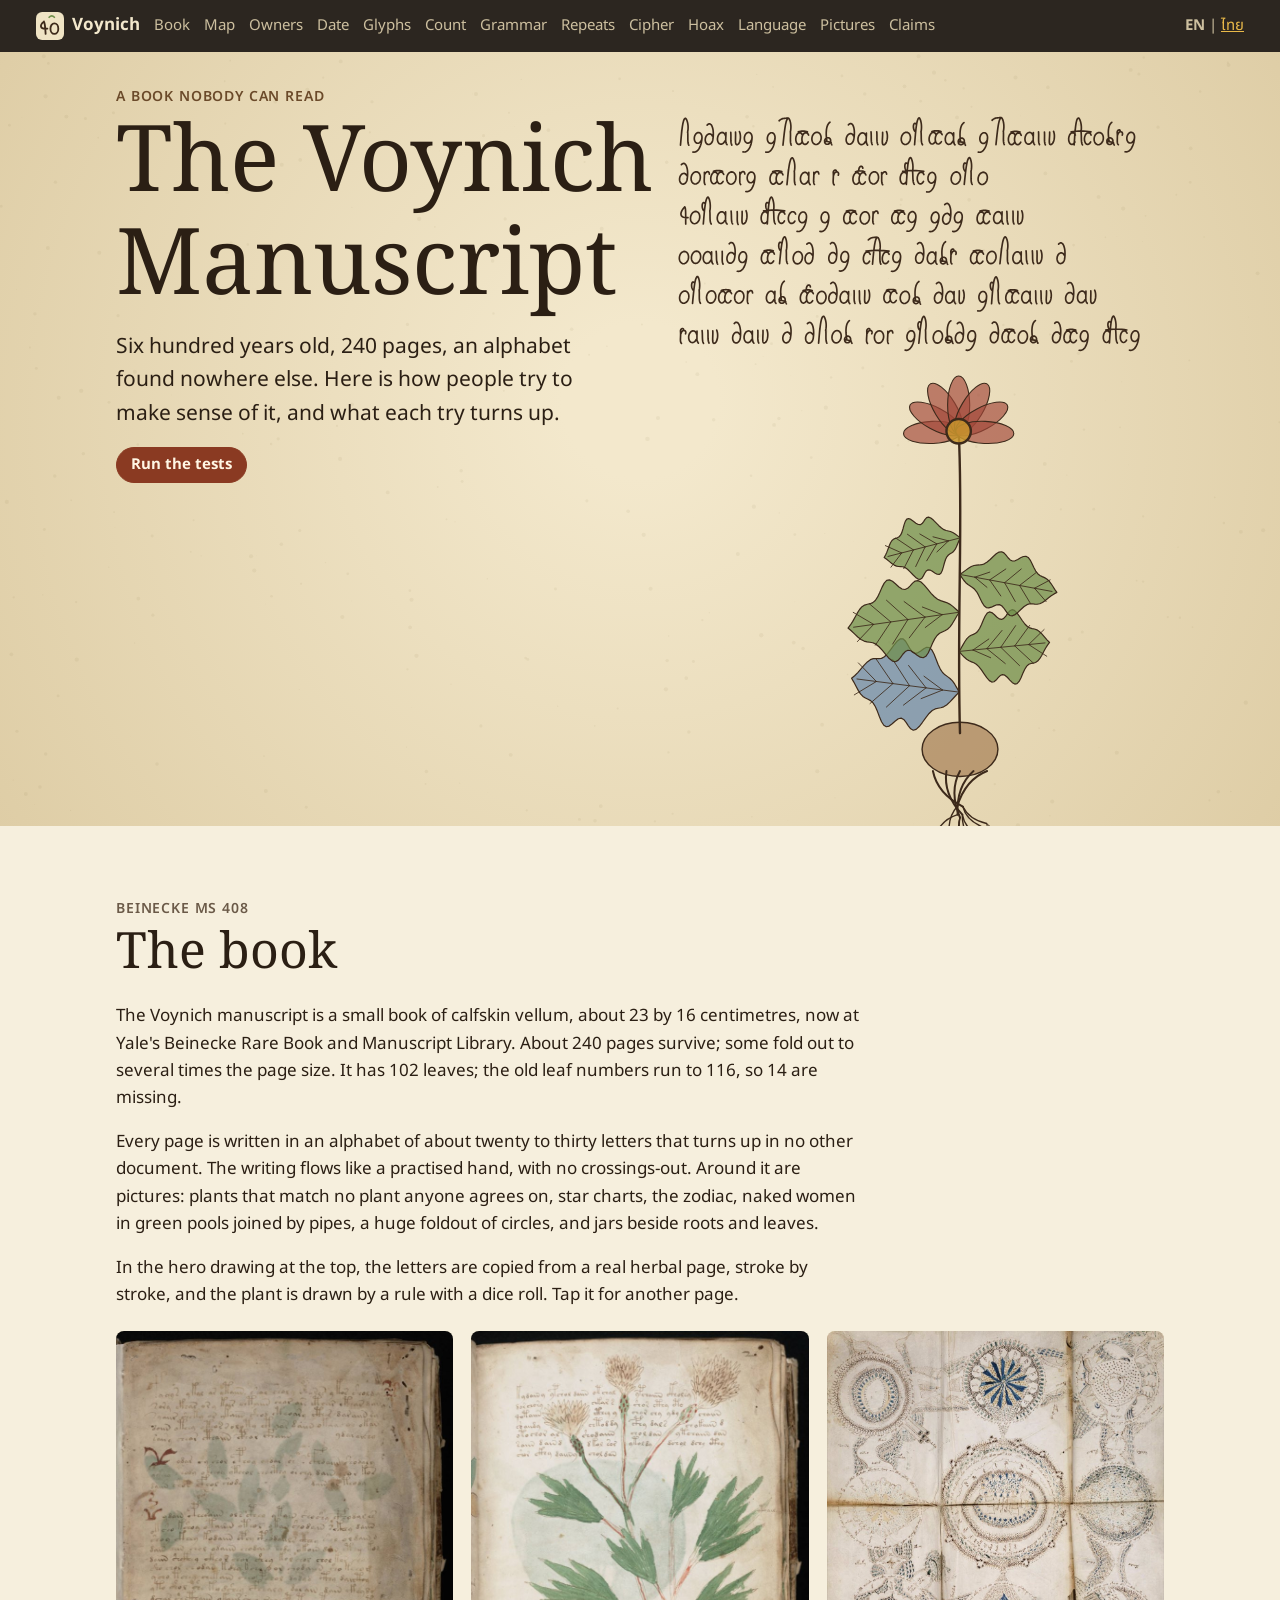
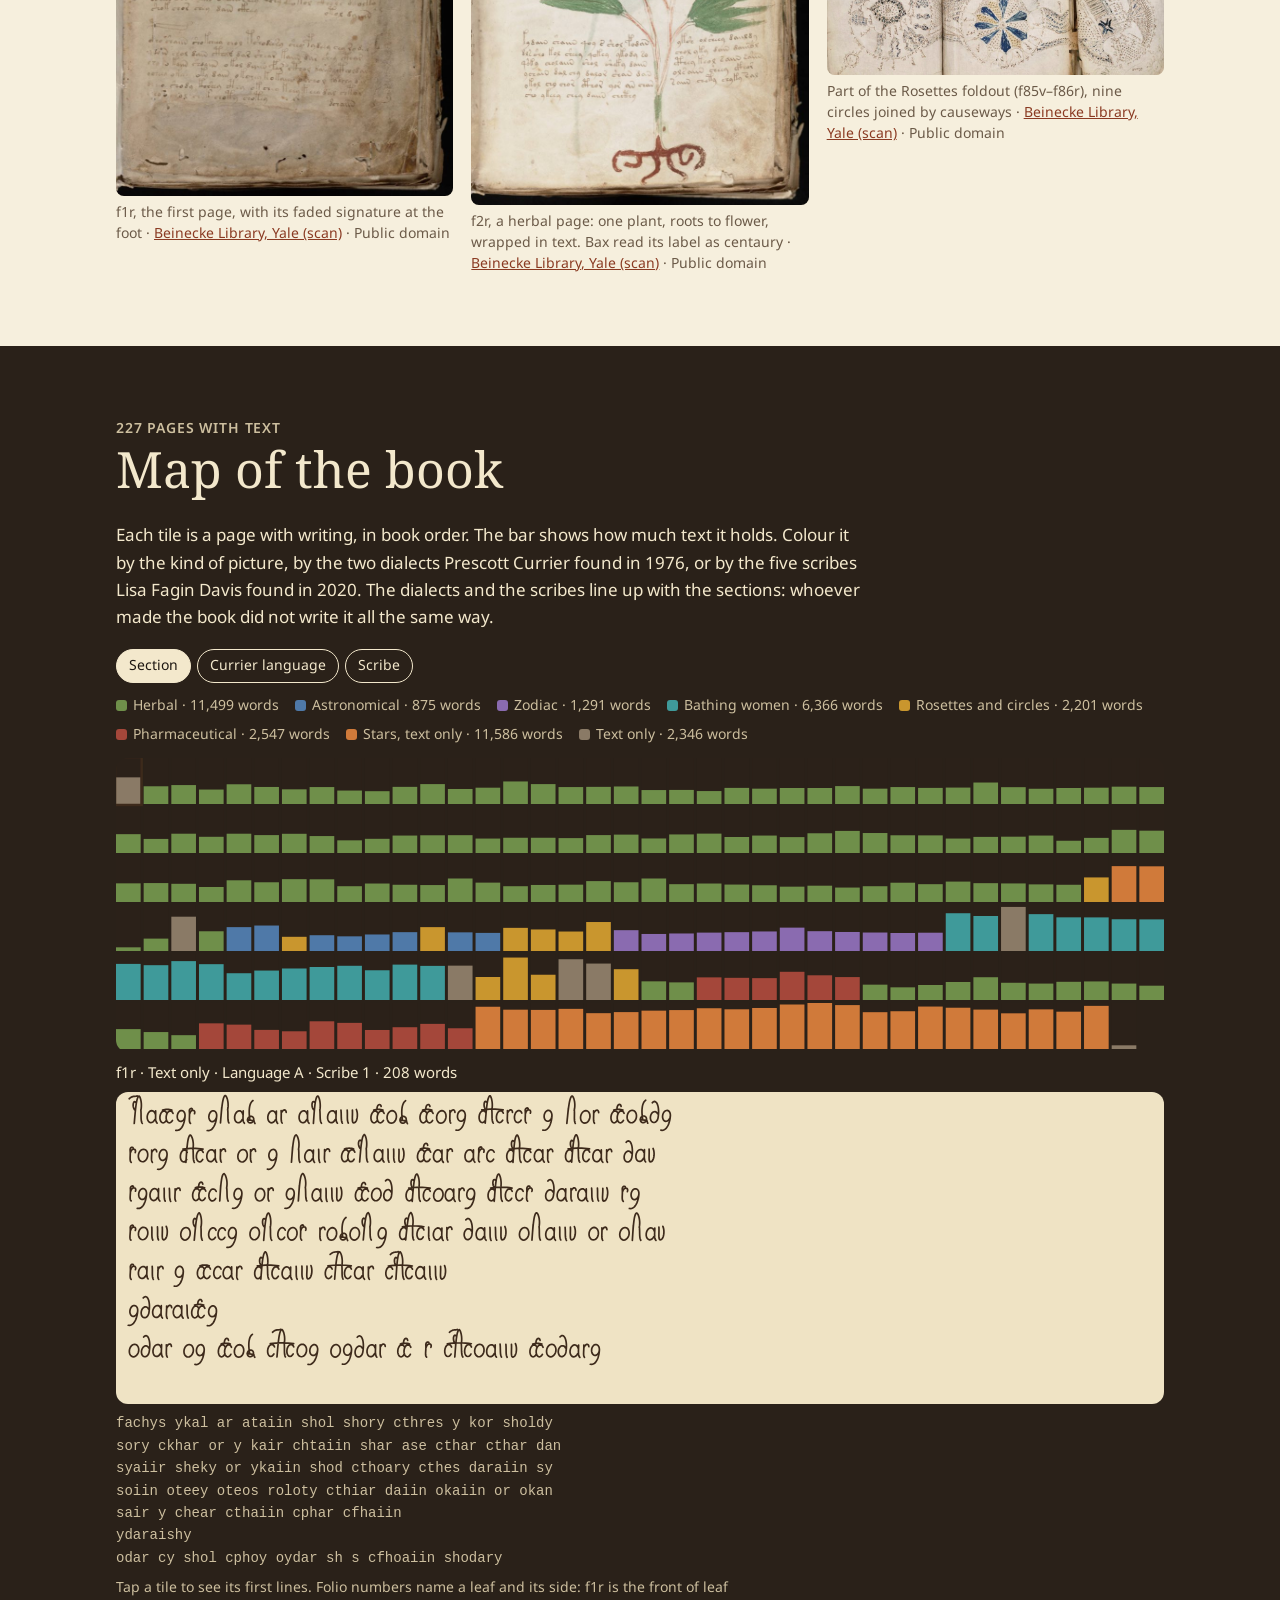
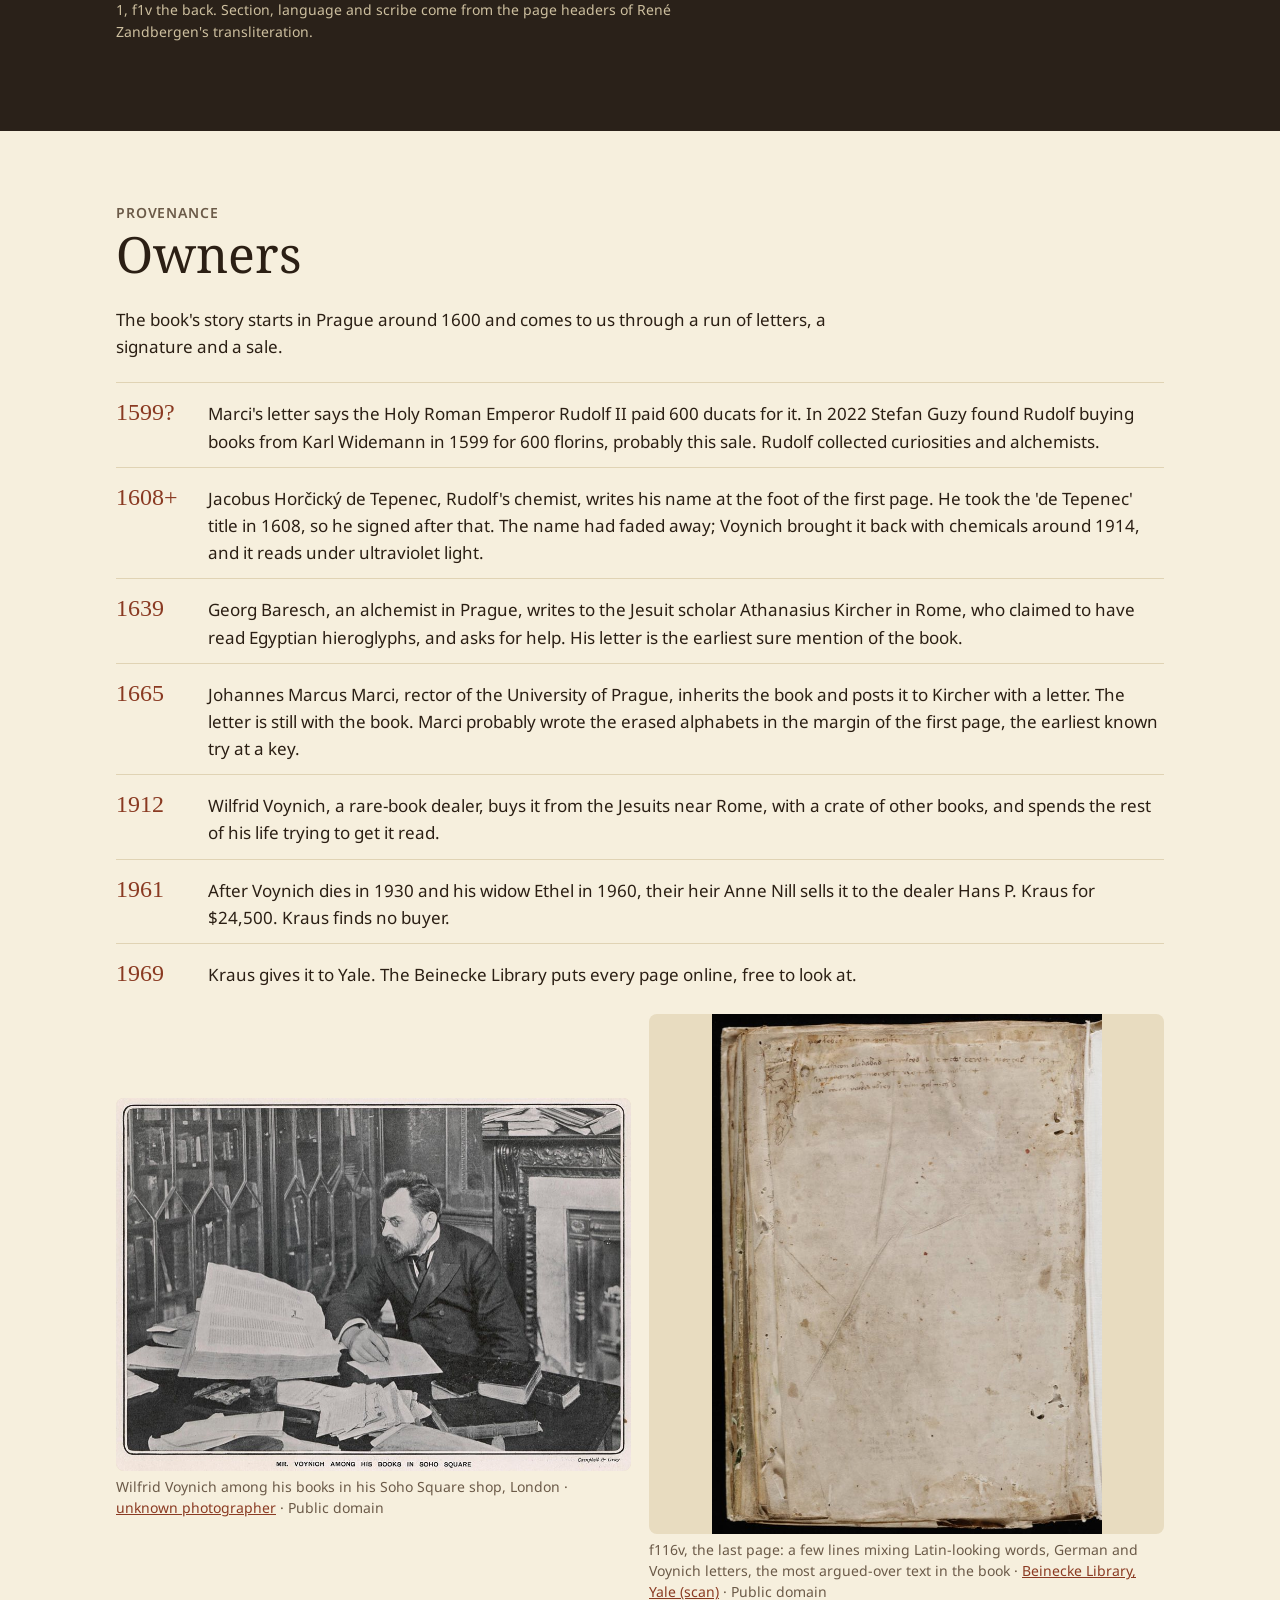
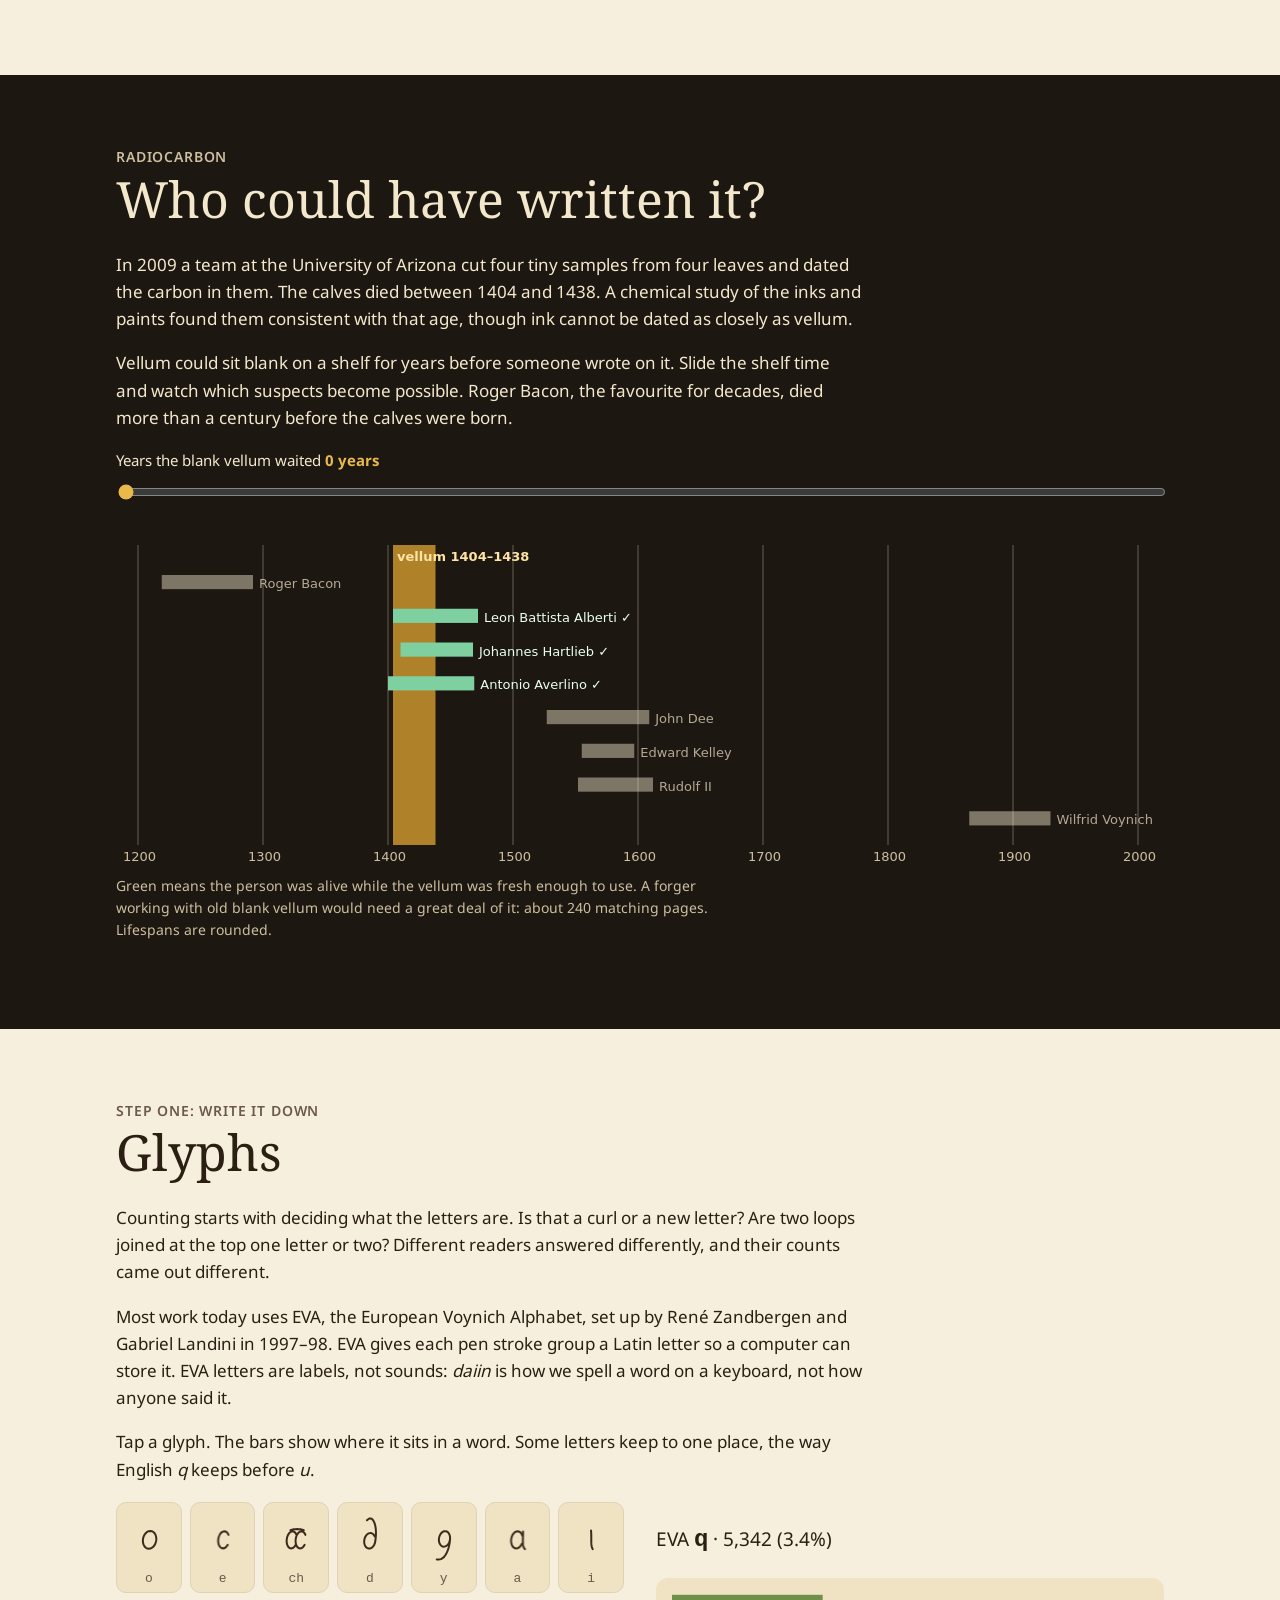
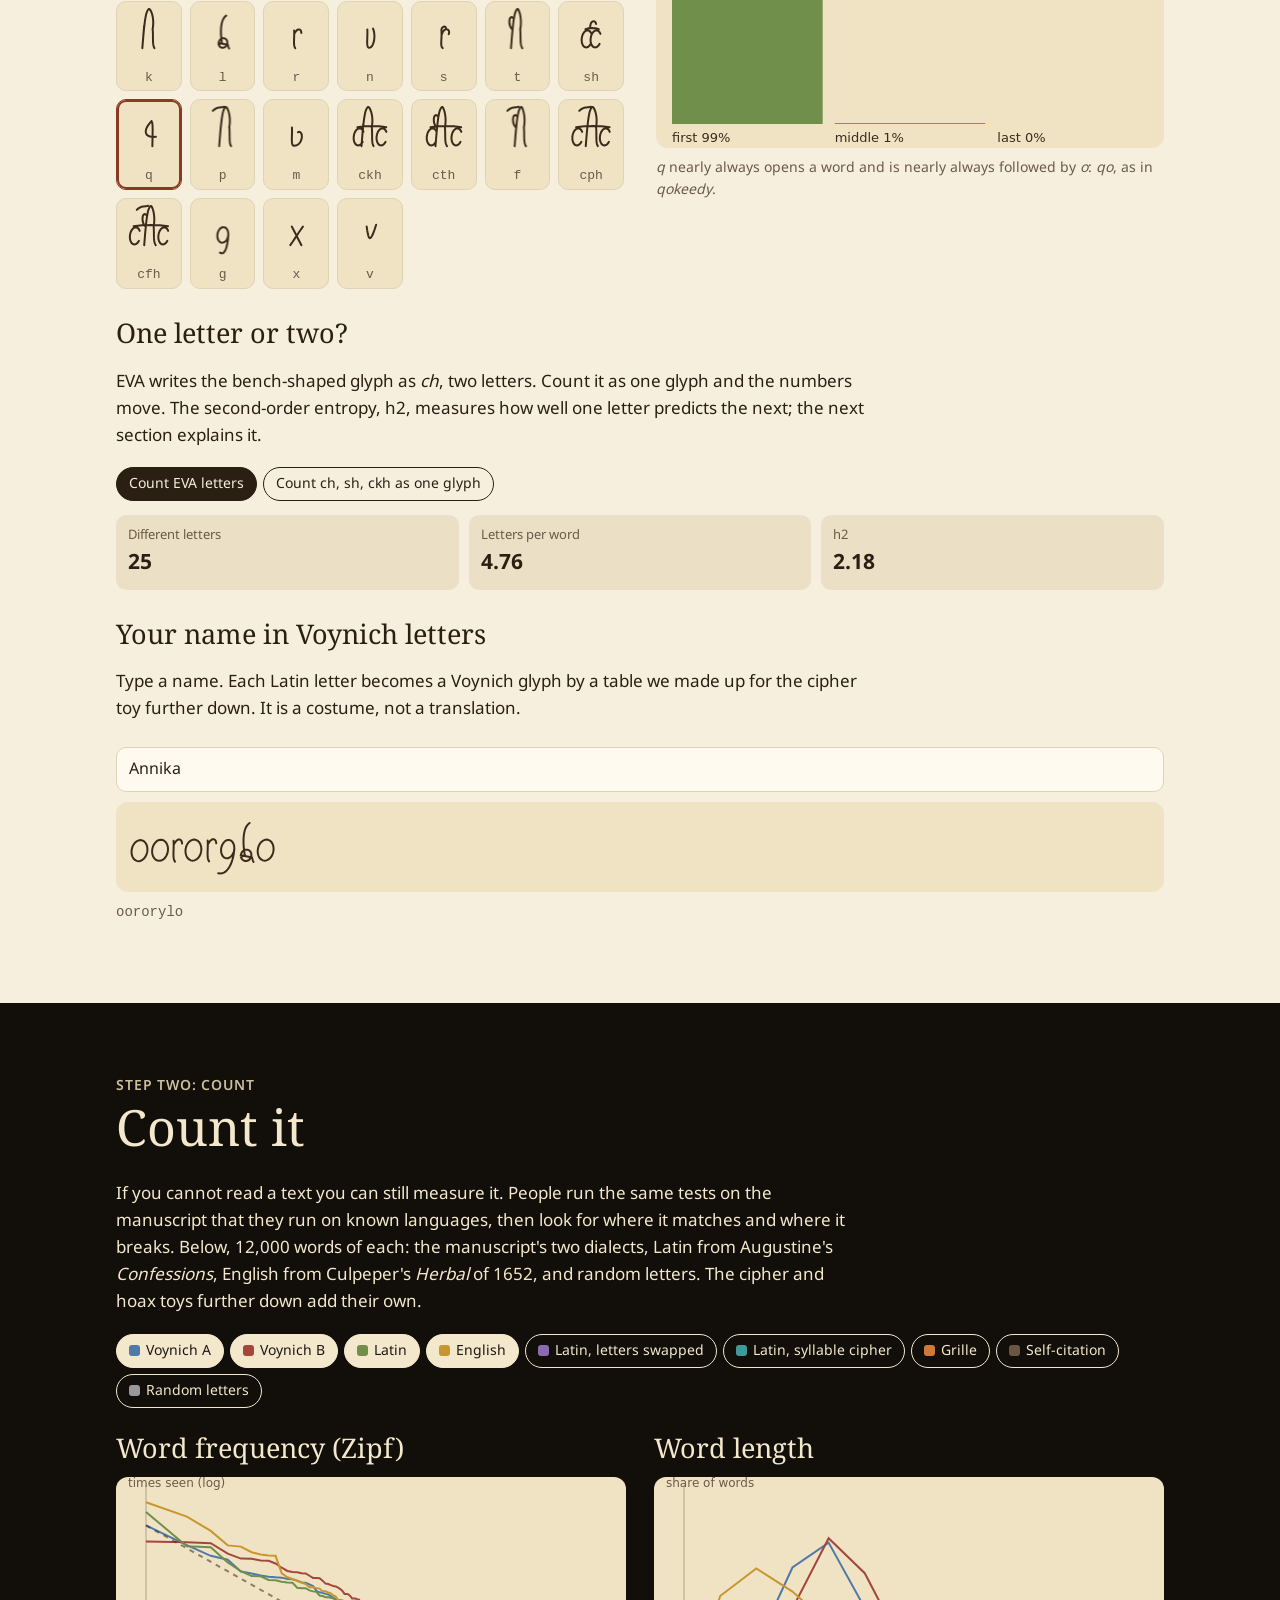
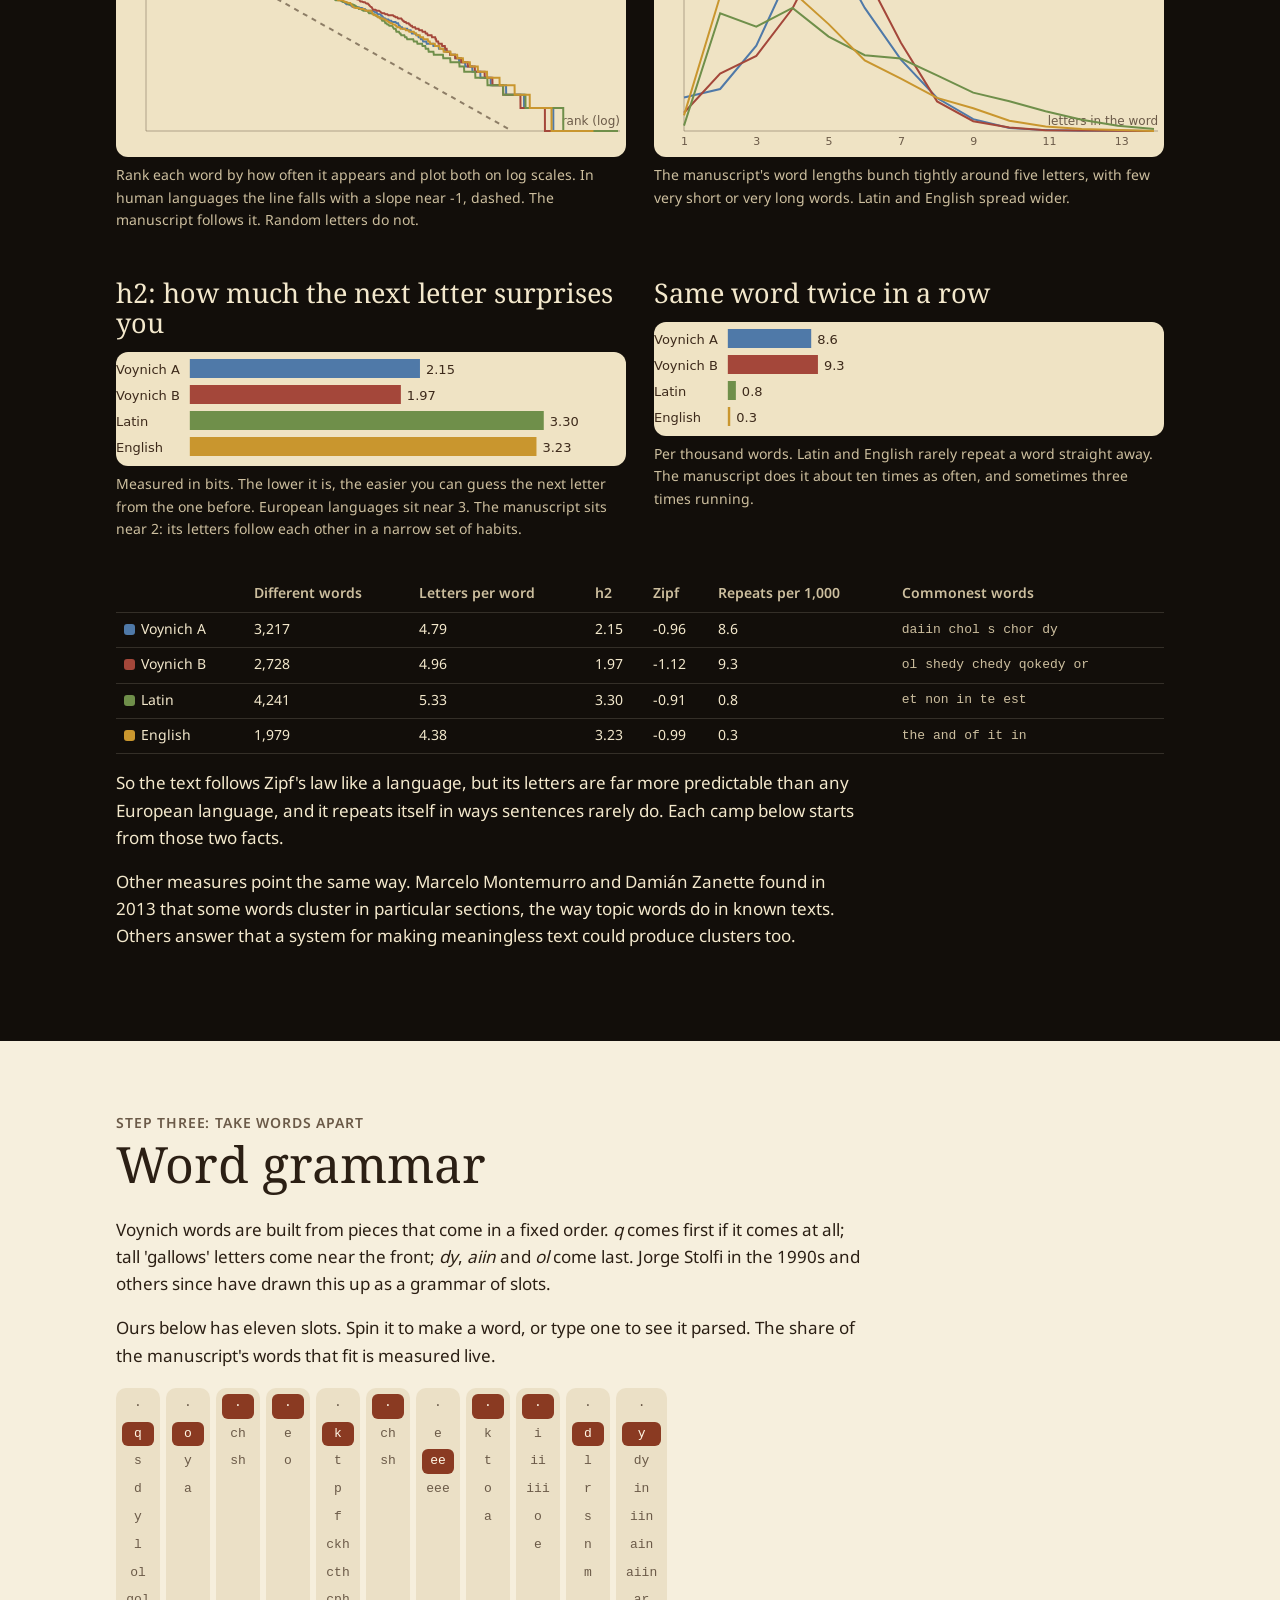
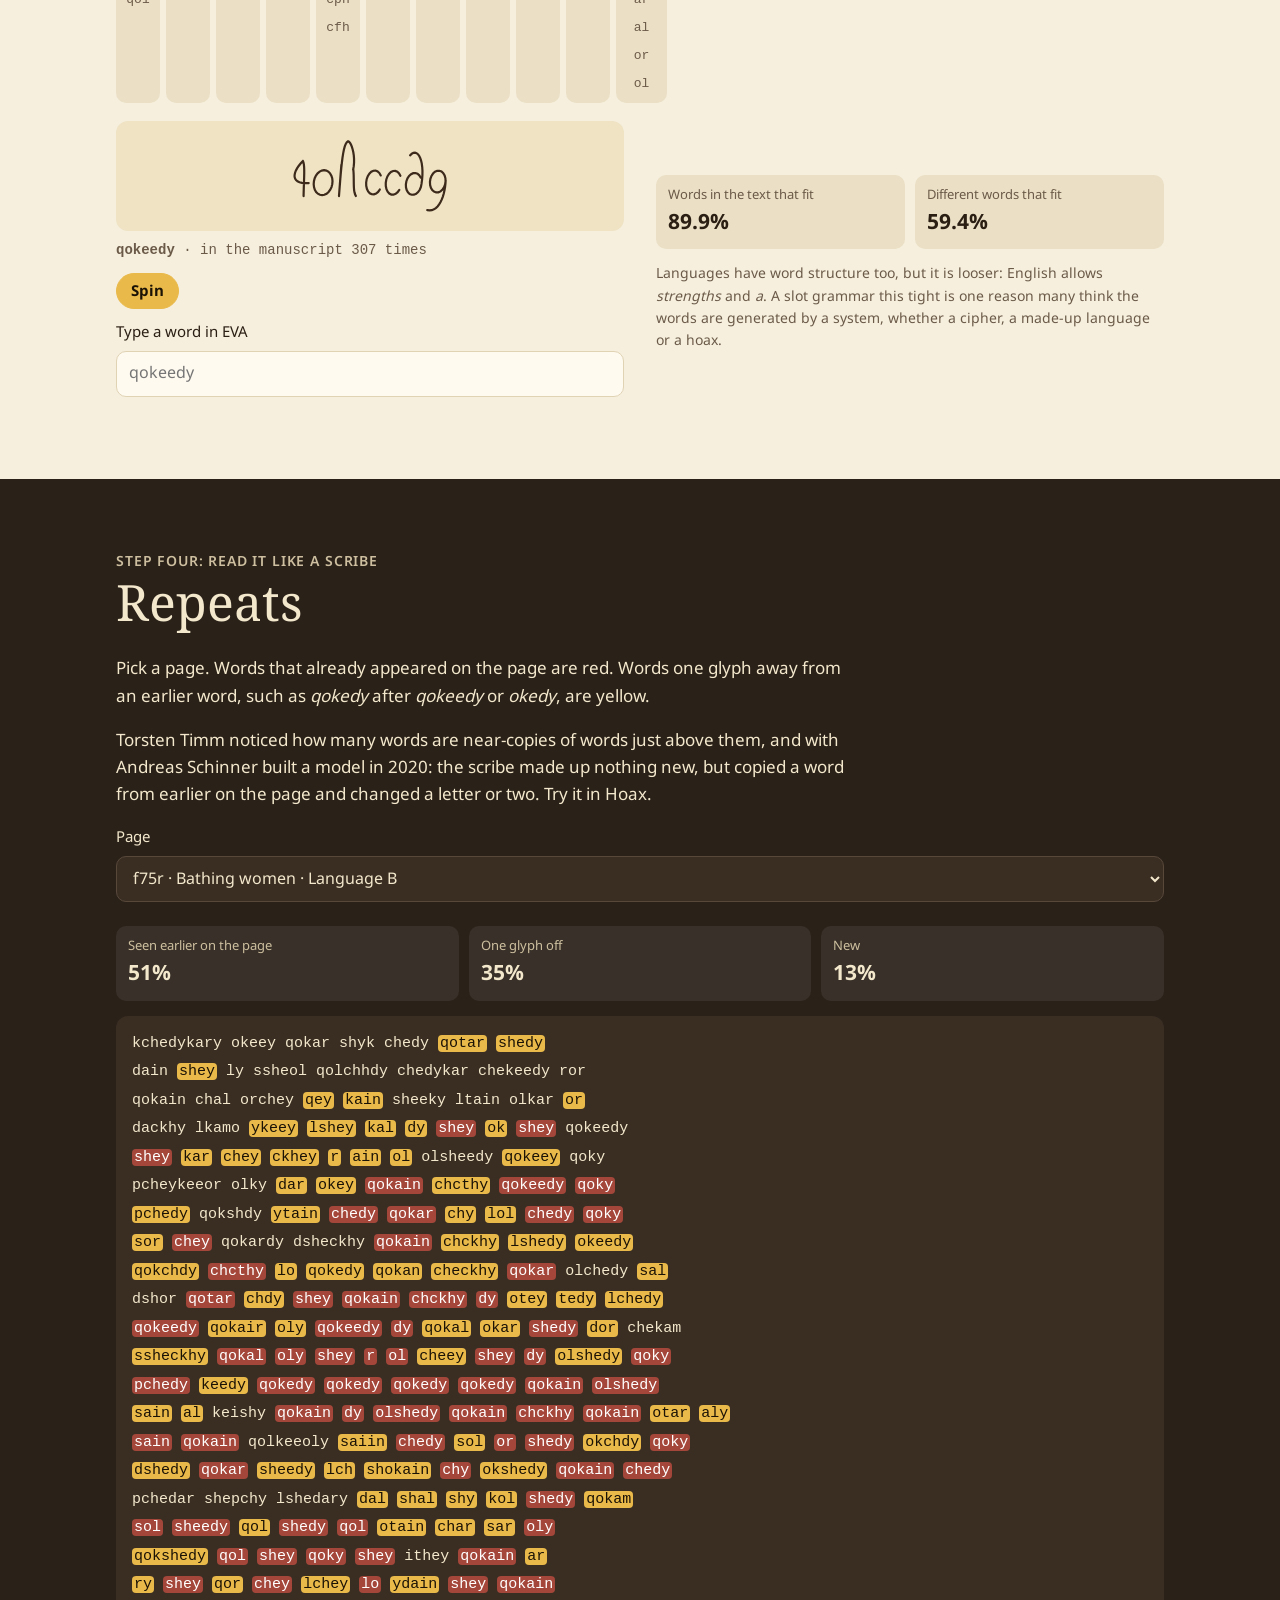
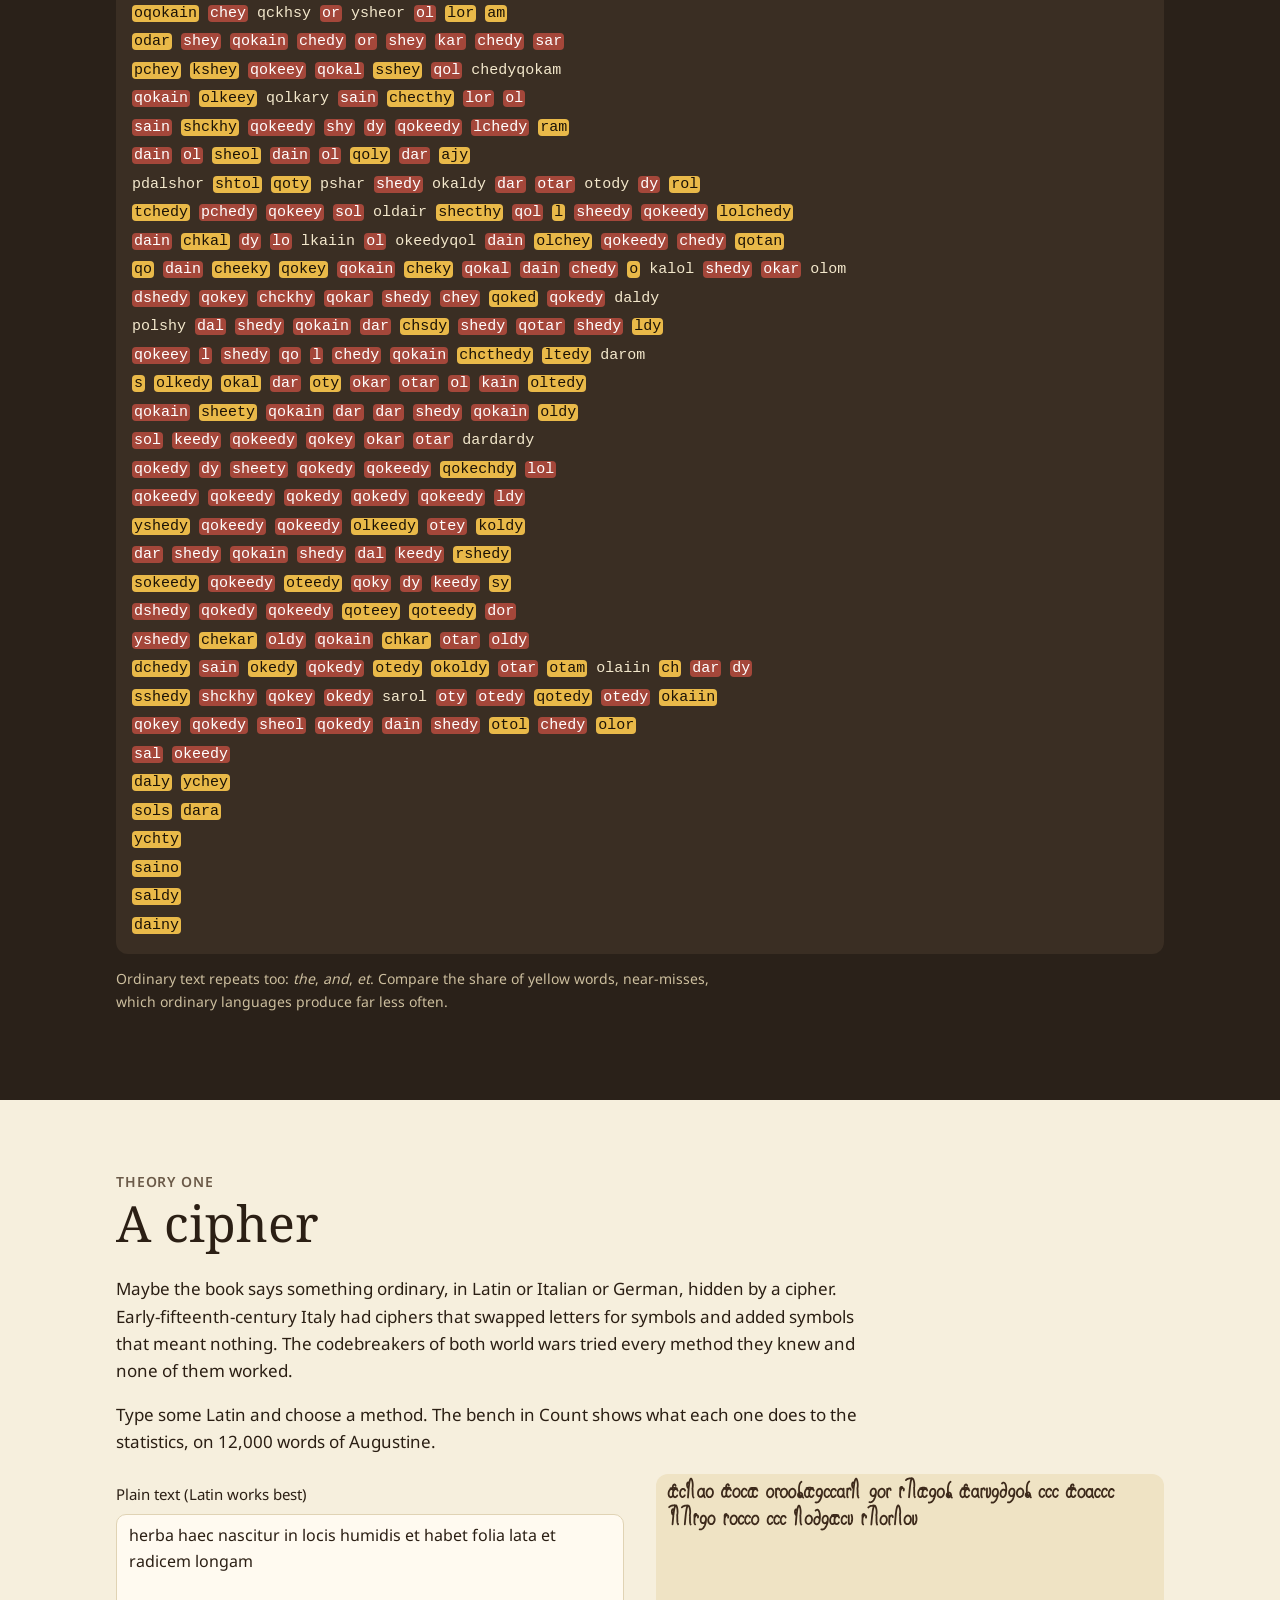
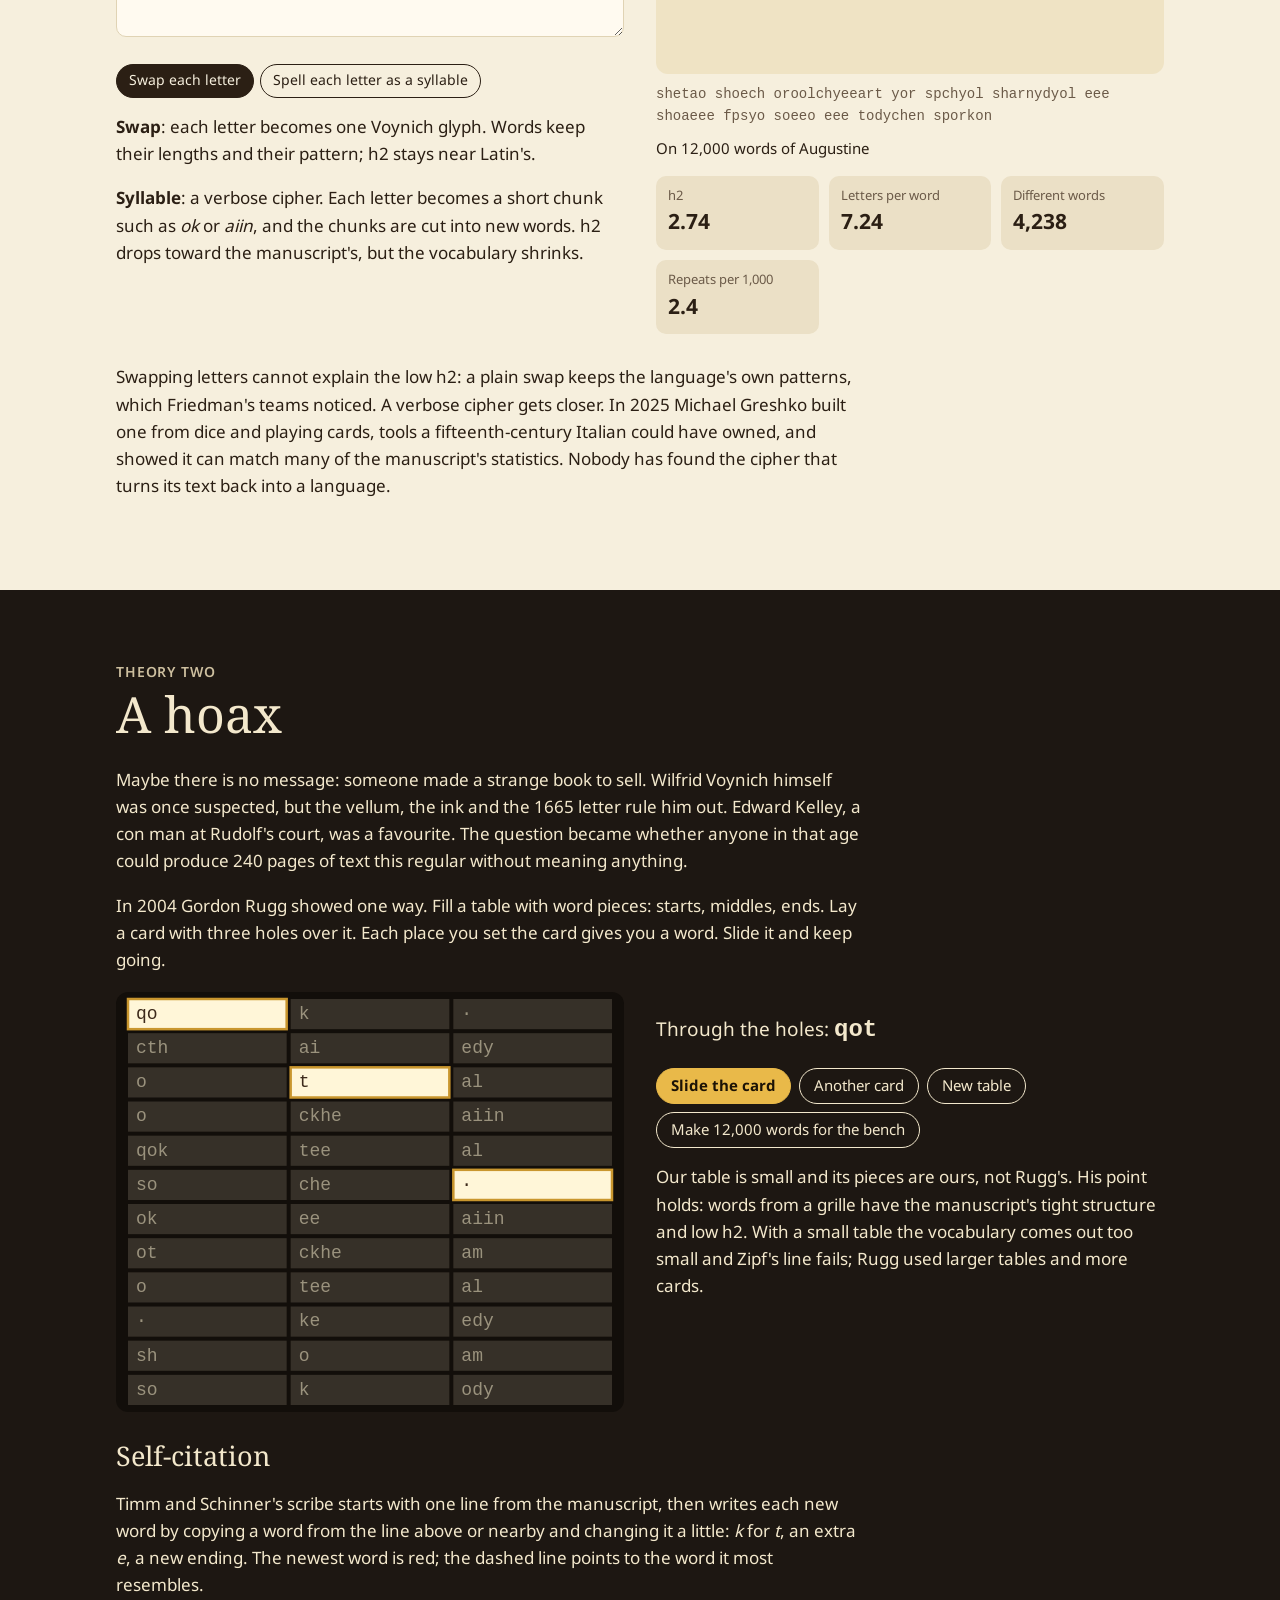
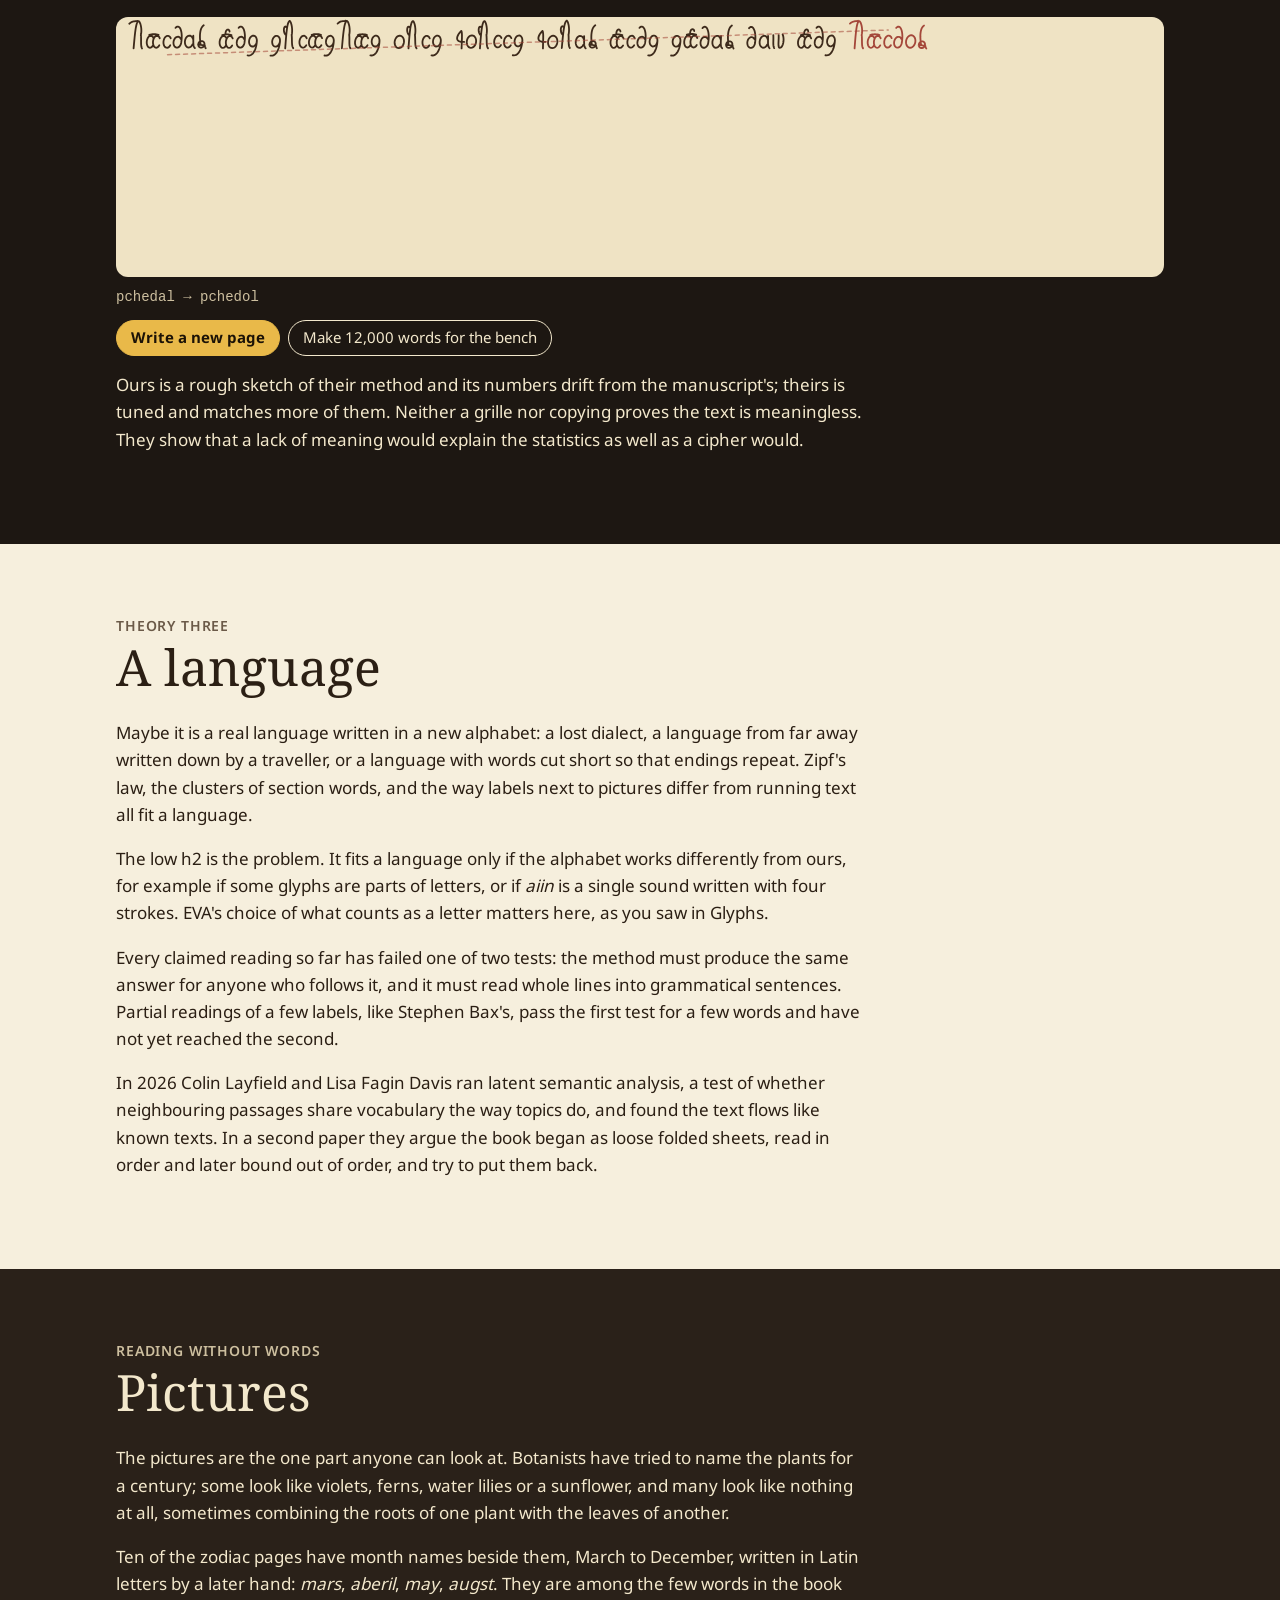
==== commit 8920b9ed: "Facts only: drop advice and warnings from reader copy Co-Authored-By: Claude Opus 5.5 <noreply@anthr" ====
--- a/docs/index.html
+++ b/docs/index.html
@@ -180,7 +180,7 @@
 <section id="date" class="sec dark"><div class="in"><p class=kick>Radiocarbon</p><h2>Who could have written it?</h2><p>In 2009 a team at the University of Arizona cut four tiny samples from four leaves and dated the carbon in them. The calves died between 1404 and 1438. A chemical study of the inks and paints found them consistent with that age, though ink cannot be dated as closely as vellum.</p><p>Vellum could sit blank on a shelf for years before someone wrote on it. Slide the shelf time and watch which suspects become possible. Roger Bacon, the favourite for decades, died more than a century before the calves were born.</p>
 <label class="lab" for="dwait">Years the blank vellum waited <b id="dwaitv"></b></label><input id="dwait" type="range" min="0" max="500" step="1" value="0">
 <canvas id="datecv" class="cv datecv" role="img" aria-label="Who could have written it?"></canvas><p class="note">Green means the person was alive while the vellum was fresh enough to use. A forger working with old blank vellum would need a great deal of it: about 240 matching pages. Lifespans are rounded.</p></div></section>
-<section id="glyphs" class="sec "><div class="in"><p class=kick>Step one: write it down</p><h2>Glyphs</h2><p>Before you can count anything you have to decide what the letters are. Is that a curl or a new letter? Are two loops joined at the top one letter or two? Different readers answered differently, and their counts came out different.</p><p>Most work today uses EVA, the European Voynich Alphabet, set up by René Zandbergen and Gabriel Landini in 1997–98. EVA gives each pen stroke group a Latin letter so a computer can store it. EVA letters are labels, not sounds: <i>daiin</i> is how we spell a word on a keyboard, not how anyone said it.</p><p>Tap a glyph. The bars show where it sits in a word. Some letters keep to one place, the way English <i>q</i> keeps before <i>u</i>.</p>
+<section id="glyphs" class="sec "><div class="in"><p class=kick>Step one: write it down</p><h2>Glyphs</h2><p>Counting starts with deciding what the letters are. Is that a curl or a new letter? Are two loops joined at the top one letter or two? Different readers answered differently, and their counts came out different.</p><p>Most work today uses EVA, the European Voynich Alphabet, set up by René Zandbergen and Gabriel Landini in 1997–98. EVA gives each pen stroke group a Latin letter so a computer can store it. EVA letters are labels, not sounds: <i>daiin</i> is how we spell a word on a keyboard, not how anyone said it.</p><p>Tap a glyph. The bars show where it sits in a word. Some letters keep to one place, the way English <i>q</i> keeps before <i>u</i>.</p>
 <div class="two top"><div><div id="glyphgrid" class="glyphs"></div></div>
 <div><p class="gbig"><span>EVA</span> <b id="gname"></b> · <span id="gcount"></span></p><canvas id="gpos" class="cv gpos" role="img" aria-label="Where the glyph stands in a word"></canvas><p id="gnote" class="note"></p></div></div>
 <h3>One letter or two?</h3><p>EVA writes the bench-shaped glyph as <i>ch</i>, two letters. Count it as one glyph and the numbers move. The second-order entropy, h2, measures how well one letter predicts the next; the next section explains it.</p><div class="seg" role="group"><button class="pill" type="button" aria-pressed="true" data-unit="eva">Count EVA letters</button><button class="pill" type="button" aria-pressed="false" data-unit="glyph">Count ch, sh, ckh as one glyph</button></div>
